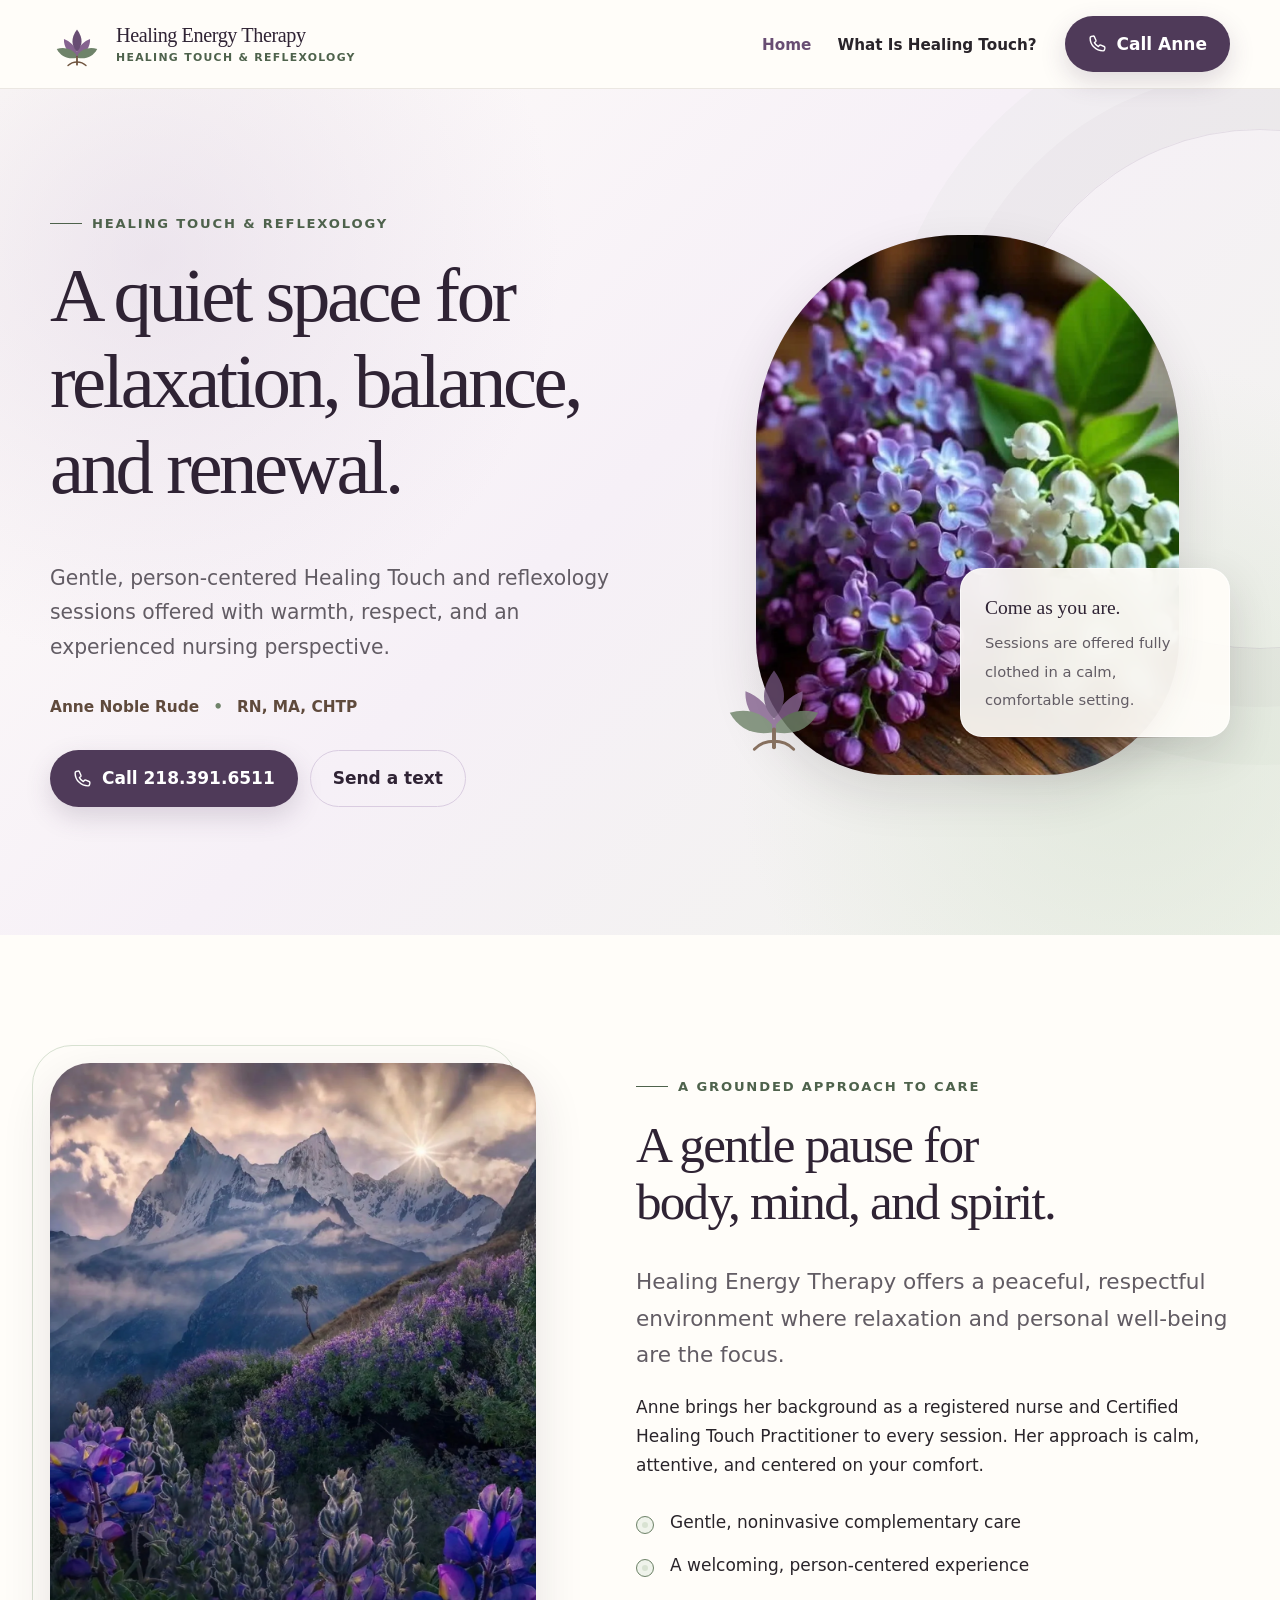
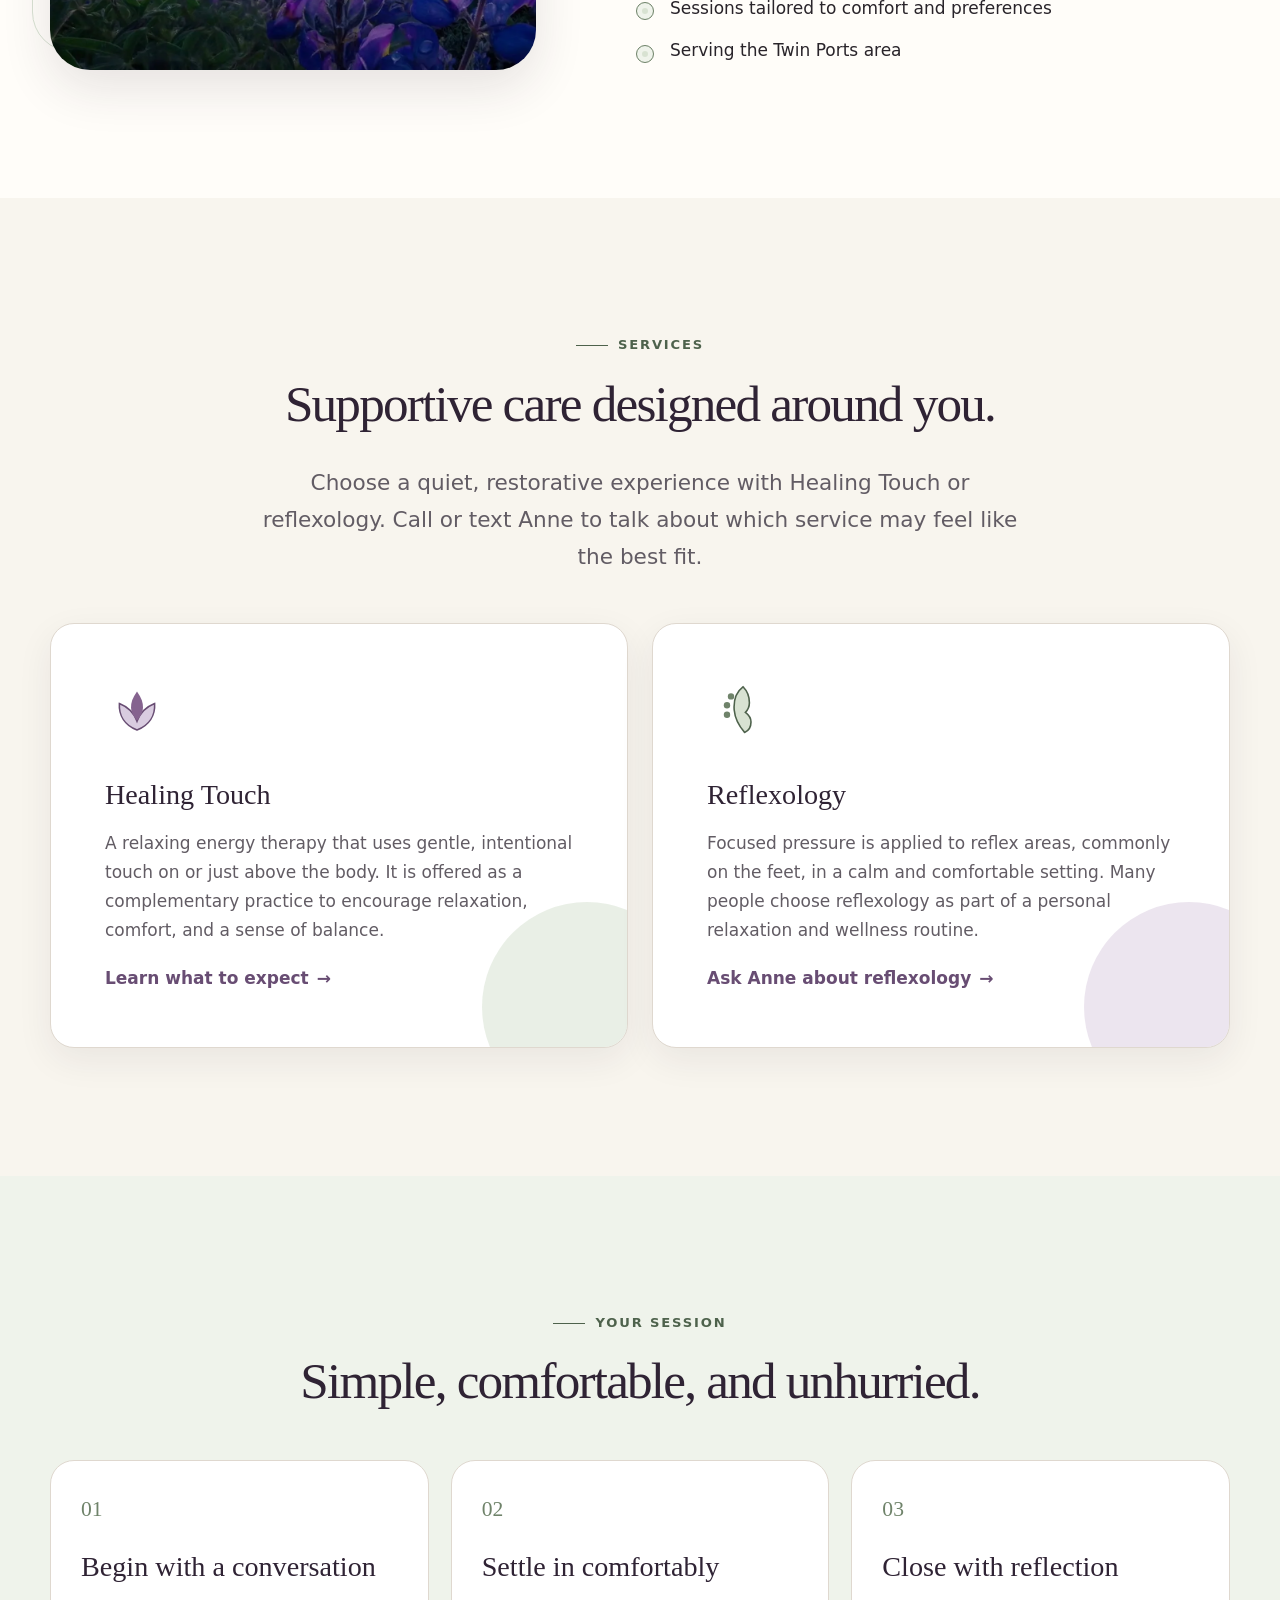
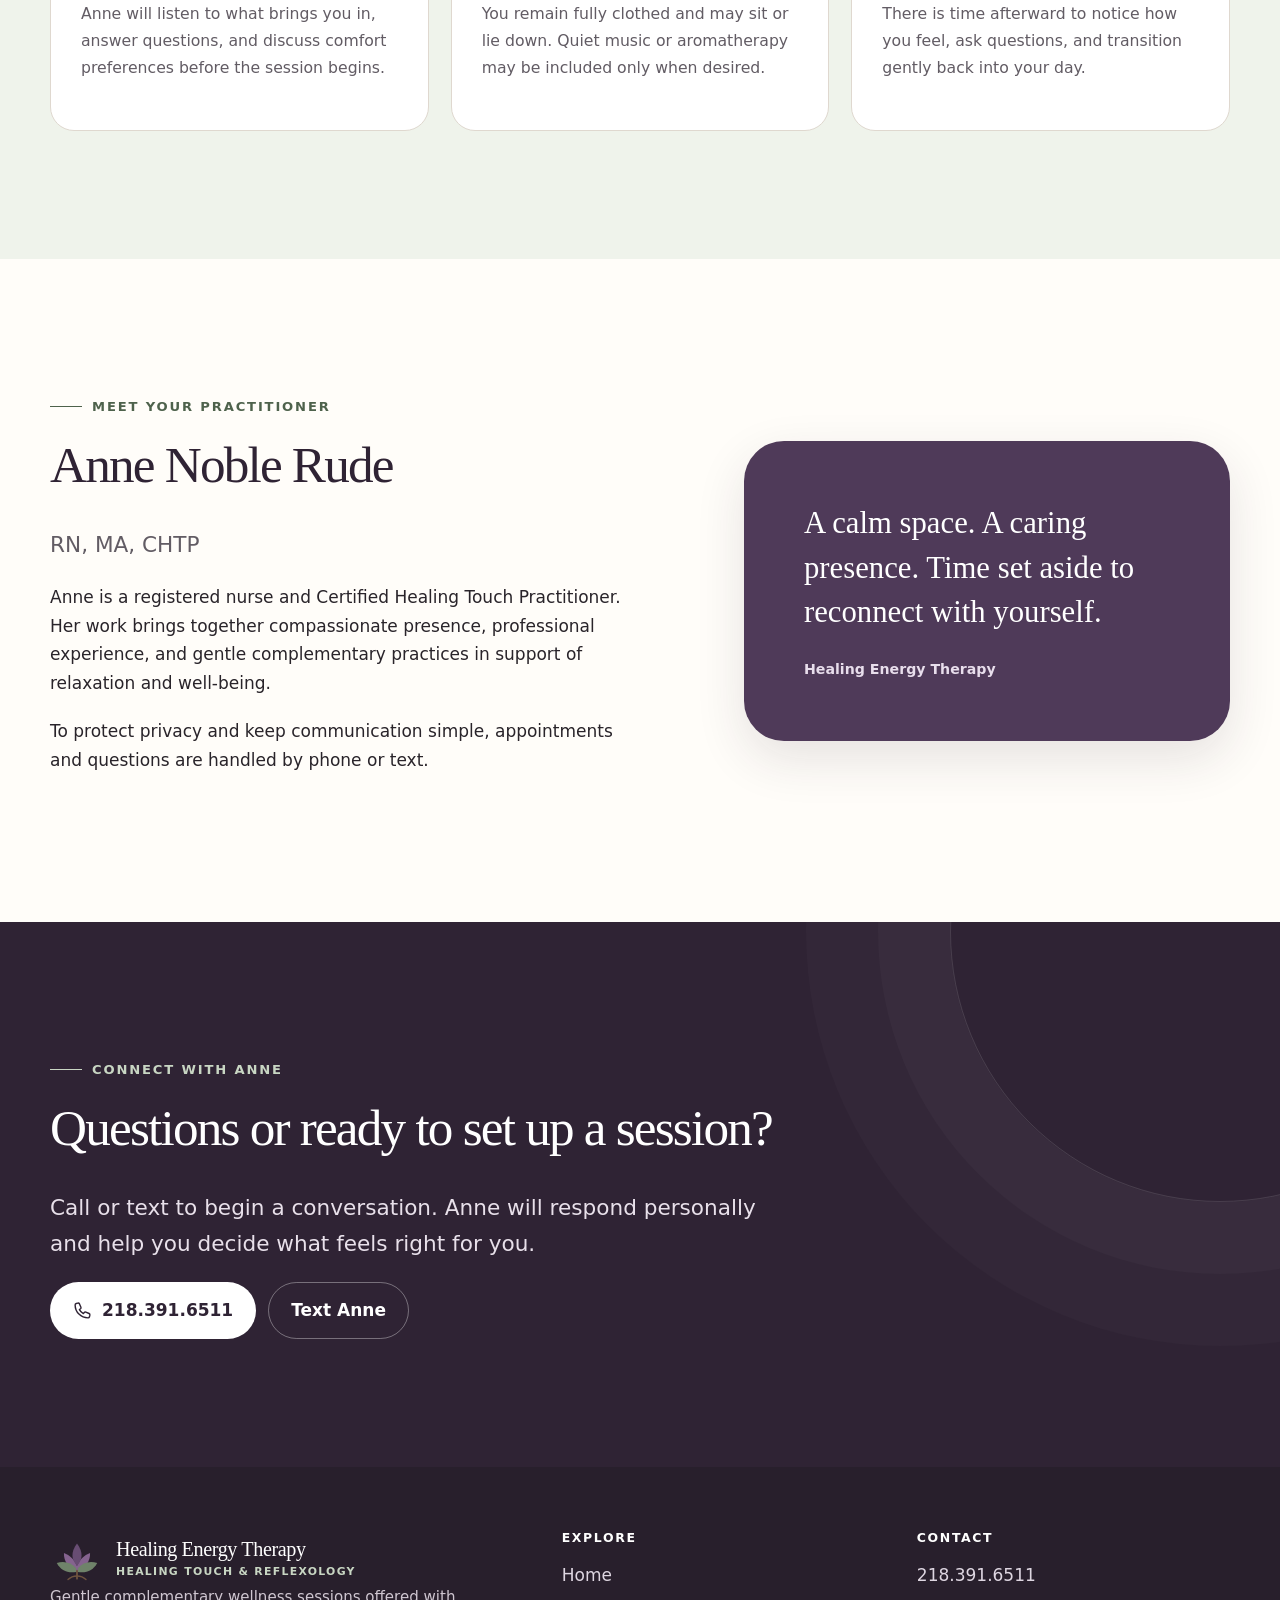
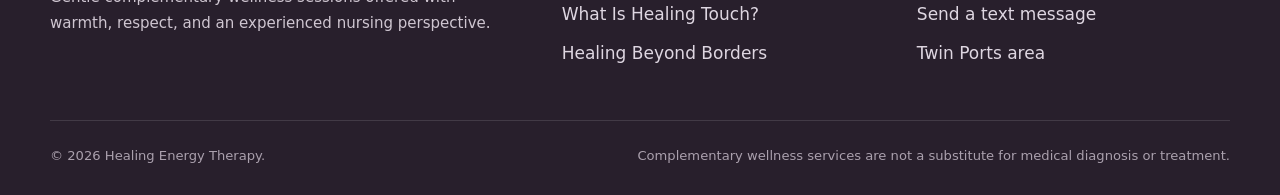
==== index.html @ 635c8689 "Add files via upload" ====
<!doctype html>
<html lang="en-US">
<head>
  <meta charset="utf-8">
  <meta name="viewport" content="width=device-width, initial-scale=1">
  <title>Healing Touch &amp; Reflexology | Healing Energy Therapy</title>
  <meta name="description" content="Gentle Healing Touch and reflexology sessions with Anne Noble Rude, RN, MA, CHTP, serving the Twin Ports area. Call or text to learn more.">
  <meta name="robots" content="index,follow,max-image-preview:large">
  <meta name="theme-color" content="#4f3a59">
  <link rel="canonical" href="https://anneshealingtouchtherapy.com/">
  <link rel="icon" href="assets/images/healing-energy-icon.png" type="image/png">
  <link rel="apple-touch-icon" href="assets/images/healing-energy-icon.png">
  <link rel="manifest" href="site.webmanifest">
  <link rel="preload" as="image" href="assets/images/purple-white-flowers.webp" fetchpriority="high">
  <link rel="stylesheet" href="assets/css/styles-v1.css">
  <script defer src="assets/js/site-v1.js"></script>
  <meta property="og:type" content="website">
  <meta property="og:locale" content="en_US">
  <meta property="og:site_name" content="Healing Energy Therapy">
  <meta property="og:title" content="Healing Touch &amp; Reflexology | Healing Energy Therapy">
  <meta property="og:description" content="A quiet space for relaxation, balance, and renewal with Anne Noble Rude, RN, MA, CHTP.">
  <meta property="og:url" content="https://anneshealingtouchtherapy.com/">
  <meta property="og:image" content="https://anneshealingtouchtherapy.com/assets/images/healing-energy-social-share.webp">
  <meta property="og:image:width" content="1200"><meta property="og:image:height" content="630"><meta property="og:image:alt" content="Healing Energy Therapy lotus logo with soft purple flowers">
  <meta name="twitter:card" content="summary_large_image">
  <meta name="twitter:title" content="Healing Touch &amp; Reflexology | Healing Energy Therapy">
  <meta name="twitter:description" content="A quiet space for relaxation, balance, and renewal with Anne Noble Rude, RN, MA, CHTP.">
  <meta name="twitter:image" content="https://anneshealingtouchtherapy.com/assets/images/healing-energy-social-share.webp">
  <script type="application/ld+json">{"@context":"https://schema.org","@type":"Organization","@id":"https://anneshealingtouchtherapy.com/#organization","name":"Healing Energy Therapy","url":"https://anneshealingtouchtherapy.com/","logo":"https://anneshealingtouchtherapy.com/assets/images/healing-energy-logo.png","image":"https://anneshealingtouchtherapy.com/assets/images/healing-energy-social-share.webp","description":"Healing Touch and reflexology sessions with Anne Noble Rude, RN, MA, CHTP, serving the Twin Ports area.","telephone":"+1-218-391-6511","areaServed":{"@type":"AdministrativeArea","name":"Twin Ports area"},"knowsAbout":["Healing Touch","Reflexology"],"contactPoint":{"@type":"ContactPoint","telephone":"+1-218-391-6511","contactType":"appointments","availableLanguage":"English"},"employee":{"@type":"Person","name":"Anne Noble Rude","honorificSuffix":"RN, MA, CHTP","jobTitle":"Certified Healing Touch Practitioner"}}</script>
</head>
<body>
<a class="screen-reader-text" href="#main-content">Skip to content</a>
<header class="het-site-header">
  <div class="het-container het-header-inner">
    <a class="het-brand" href="./" aria-label="Healing Energy Therapy home">
      <svg class="het-brand-mark" aria-hidden="true" viewBox="0 0 120 120" fill="none">
  <path d="M60 90C41 82 30 67 31 49c13 5 24 15 29 29 5-14 16-24 29-29 1 18-10 33-29 41Z" fill="#85638f"/>
  <path d="M60 77C48 65 45 48 60 28c15 20 12 37 0 49Z" fill="#684d73"/>
  <path d="M58 91c-20 3-34-4-43-20 17-5 32-1 43 12" fill="#6f836a"/>
  <path d="M62 91c20 3 34-4 43-20-17-5-32-1-43 12" fill="#6f836a"/>
  <path d="M60 88v18" stroke="#6f543f" stroke-width="4" stroke-linecap="round"/>
  <path d="M60 100c-8 0-15 3-20 8m20-8c8 0 15 3 20 8" stroke="#6f543f" stroke-width="3" stroke-linecap="round"/>
</svg>
      <span class="het-brand-text"><span class="het-brand-name">Healing Energy Therapy</span><span class="het-brand-subtitle">Healing Touch &amp; Reflexology</span></span>
    </a>
    <nav class="het-desktop-nav" aria-label="Primary navigation">
      <ul class="het-menu"><li><a aria-current="page" href="./">Home</a></li><li><a href="what-is-healing-touch/">What Is Healing Touch?</a></li></ul>
      <a class="het-button het-header-button" href="tel:+12183916511"><svg aria-hidden="true" viewBox="0 0 24 24" fill="none"><path d="M8.2 3.7 10 7.8c.3.7.1 1.5-.5 2l-1.4 1.1c1.1 2.2 2.8 3.9 5 5l1.1-1.4c.5-.6 1.3-.8 2-.5l4.1 1.8c.8.4 1.2 1.2 1 2.1l-.5 2c-.2.8-.9 1.4-1.8 1.4C10 21.3 2.7 14 2.7 5c0-.9.6-1.6 1.4-1.8l2-.5c.9-.2 1.7.2 2.1 1Z" stroke="currentColor" stroke-width="1.8" stroke-linejoin="round"/></svg>Call Anne</a>
    </nav>
    <details class="het-mobile-menu">
      <summary><span class="screen-reader-text">Open menu</span><svg aria-hidden="true" viewBox="0 0 24 24" fill="none"><path d="M4 7h16M4 12h16M4 17h16" stroke="currentColor" stroke-width="2" stroke-linecap="round"/></svg></summary>
      <nav aria-label="Mobile navigation"><a aria-current="page" href="./">Home</a><a href="what-is-healing-touch/">What Is Healing Touch?</a><a class="het-button" href="tel:+12183916511"><svg aria-hidden="true" viewBox="0 0 24 24" fill="none"><path d="M8.2 3.7 10 7.8c.3.7.1 1.5-.5 2l-1.4 1.1c1.1 2.2 2.8 3.9 5 5l1.1-1.4c.5-.6 1.3-.8 2-.5l4.1 1.8c.8.4 1.2 1.2 1 2.1l-.5 2c-.2.8-.9 1.4-1.8 1.4C10 21.3 2.7 14 2.7 5c0-.9.6-1.6 1.4-1.8l2-.5c.9-.2 1.7.2 2.1 1Z" stroke="currentColor" stroke-width="1.8" stroke-linejoin="round"/></svg>Call Anne</a></nav>
    </details>
  </div>
</header>
<main id="main-content">
  <section class="het-hero">
    <div class="het-container het-hero-grid">
      <div class="het-hero-copy het-animate-in">
        <span class="het-kicker">Healing Touch &amp; Reflexology</span>
        <h1>A quiet space for relaxation, balance, and renewal.</h1>
        <p>Gentle, person-centered Healing Touch and reflexology sessions offered with warmth, respect, and an experienced nursing perspective.</p>
        <div class="het-credential" aria-label="Practitioner credentials"><span>Anne Noble Rude</span><span>RN, MA, CHTP</span></div>
        <div class="het-actions"><a class="het-button" href="tel:+12183916511"><svg aria-hidden="true" viewBox="0 0 24 24" fill="none"><path d="M8.2 3.7 10 7.8c.3.7.1 1.5-.5 2l-1.4 1.1c1.1 2.2 2.8 3.9 5 5l1.1-1.4c.5-.6 1.3-.8 2-.5l4.1 1.8c.8.4 1.2 1.2 1 2.1l-.5 2c-.2.8-.9 1.4-1.8 1.4C10 21.3 2.7 14 2.7 5c0-.9.6-1.6 1.4-1.8l2-.5c.9-.2 1.7.2 2.1 1Z" stroke="currentColor" stroke-width="1.8" stroke-linejoin="round"/></svg>Call 218.391.6511</a><a class="het-button het-button--secondary" href="sms:+12183916511">Send a text</a></div>
      </div>
      <div class="het-hero-visual het-animate-in het-delay-1">
        <div class="het-hero-photo"><img src="assets/images/purple-white-flowers.webp" width="1127" height="1280" alt="Purple lilacs and white flowers arranged together" fetchpriority="high"></div>
        <div class="het-hero-card"><strong>Come as you are.</strong><span>Sessions are offered fully clothed in a calm, comfortable setting.</span></div>
        <svg class="het-botanical" aria-hidden="true" viewBox="0 0 120 120" fill="none">
  <path d="M60 90C41 82 30 67 31 49c13 5 24 15 29 29 5-14 16-24 29-29 1 18-10 33-29 41Z" fill="#85638f"/>
  <path d="M60 77C48 65 45 48 60 28c15 20 12 37 0 49Z" fill="#684d73"/>
  <path d="M58 91c-20 3-34-4-43-20 17-5 32-1 43 12" fill="#6f836a"/>
  <path d="M62 91c20 3 34-4 43-20-17-5-32-1-43 12" fill="#6f836a"/>
  <path d="M60 88v18" stroke="#6f543f" stroke-width="4" stroke-linecap="round"/>
  <path d="M60 100c-8 0-15 3-20 8m20-8c8 0 15 3 20 8" stroke="#6f543f" stroke-width="3" stroke-linecap="round"/>
</svg>
      </div>
    </div>
  </section>

  <section class="het-section">
    <div class="het-container het-intro-grid">
      <div class="het-image-frame reveal"><img src="assets/images/mountain-flowers.webp" width="1290" height="1524" loading="lazy" alt="Purple wildflowers beneath peaceful mountain peaks"></div>
      <div class="reveal"><span class="het-kicker">A grounded approach to care</span><h2>A gentle pause for body, mind, and spirit.</h2><p class="het-lead">Healing Energy Therapy offers a peaceful, respectful environment where relaxation and personal well-being are the focus.</p><p>Anne brings her background as a registered nurse and Certified Healing Touch Practitioner to every session. Her approach is calm, attentive, and centered on your comfort.</p><ul class="het-check-list"><li>Gentle, noninvasive complementary care</li><li>A welcoming, person-centered experience</li><li>Sessions tailored to comfort and preferences</li><li>Serving the Twin Ports area</li></ul></div>
    </div>
  </section>

  <section class="het-section het-section--soft" id="services">
    <div class="het-container"><div class="het-centered reveal"><span class="het-kicker">Services</span><h2>Supportive care designed around you.</h2><p class="het-lead">Choose a quiet, restorative experience with Healing Touch or reflexology. Call or text Anne to talk about which service may feel like the best fit.</p></div>
      <div class="het-card-grid">
        <article class="het-service-card reveal"><svg class="het-service-icon" aria-hidden="true" viewBox="0 0 80 80" fill="none"><path d="M40 65C25 59 17 47 18 32c10 4 18 11 22 22 4-11 12-18 22-22 1 15-7 27-22 33Z" fill="#d9cce0" stroke="#684d73" stroke-width="2"/><path d="M40 53c-9-9-11-21 0-36 11 15 9 27 0 36Z" fill="#85638f"/></svg><h3>Healing Touch</h3><p>A relaxing energy therapy that uses gentle, intentional touch on or just above the body. It is offered as a complementary practice to encourage relaxation, comfort, and a sense of balance.</p><a class="het-text-link" href="what-is-healing-touch/">Learn what to expect</a></article>
        <article class="het-service-card reveal"><svg class="het-service-icon" aria-hidden="true" viewBox="0 0 80 80" fill="none"><path d="M45 11c-8 6-12 16-11 29 1 11 6 20 13 28 5-2 8-7 8-13 0-5-3-9-7-12 3-3 5-7 5-12 0-8-3-15-8-20Z" fill="#d8e2d2" stroke="#4e624c" stroke-width="2"/><circle cx="30" cy="23" r="4" fill="#6f836a"/><circle cx="25" cy="34" r="4" fill="#6f836a"/><circle cx="25" cy="46" r="4" fill="#6f836a"/></svg><h3>Reflexology</h3><p>Focused pressure is applied to reflex areas, commonly on the feet, in a calm and comfortable setting. Many people choose reflexology as part of a personal relaxation and wellness routine.</p><a class="het-text-link" href="sms:+12183916511">Ask Anne about reflexology</a></article>
      </div>
    </div>
  </section>

  <section class="het-section het-section--sage"><div class="het-container"><div class="het-centered reveal"><span class="het-kicker">Your session</span><h2>Simple, comfortable, and unhurried.</h2></div><div class="het-steps"><div class="het-step reveal"><h3>Begin with a conversation</h3><p>Anne will listen to what brings you in, answer questions, and discuss comfort preferences before the session begins.</p></div><div class="het-step reveal"><h3>Settle in comfortably</h3><p>You remain fully clothed and may sit or lie down. Quiet music or aromatherapy may be included only when desired.</p></div><div class="het-step reveal"><h3>Close with reflection</h3><p>There is time afterward to notice how you feel, ask questions, and transition gently back into your day.</p></div></div></div></section>

  <section class="het-section"><div class="het-container het-practitioner"><div class="reveal"><span class="het-kicker">Meet your practitioner</span><h2>Anne Noble Rude</h2><p class="het-lead">RN, MA, CHTP</p><p>Anne is a registered nurse and Certified Healing Touch Practitioner. Her work brings together compassionate presence, professional experience, and gentle complementary practices in support of relaxation and well-being.</p><p>To protect privacy and keep communication simple, appointments and questions are handled by phone or text.</p></div><div class="het-quote-card reveal"><p>A calm space. A caring presence. Time set aside to reconnect with yourself.</p><small>Healing Energy Therapy</small></div></div></section>

  <section class="het-section het-cta"><div class="het-container reveal"><span class="het-kicker het-kicker-light">Connect with Anne</span><h2>Questions or ready to set up a session?</h2><p class="het-lead">Call or text to begin a conversation. Anne will respond personally and help you decide what feels right for you.</p><div class="het-actions"><a class="het-button" href="tel:+12183916511"><svg aria-hidden="true" viewBox="0 0 24 24" fill="none"><path d="M8.2 3.7 10 7.8c.3.7.1 1.5-.5 2l-1.4 1.1c1.1 2.2 2.8 3.9 5 5l1.1-1.4c.5-.6 1.3-.8 2-.5l4.1 1.8c.8.4 1.2 1.2 1 2.1l-.5 2c-.2.8-.9 1.4-1.8 1.4C10 21.3 2.7 14 2.7 5c0-.9.6-1.6 1.4-1.8l2-.5c.9-.2 1.7.2 2.1 1Z" stroke="currentColor" stroke-width="1.8" stroke-linejoin="round"/></svg>218.391.6511</a><a class="het-button het-button--secondary" href="sms:+12183916511">Text Anne</a></div></div></section>
</main>
<footer class="het-site-footer">
  <div class="het-container">
    <div class="het-footer-grid">
      <div>
        <a class="het-brand" href="./"><svg class="het-brand-mark" aria-hidden="true" viewBox="0 0 120 120" fill="none">
  <path d="M60 90C41 82 30 67 31 49c13 5 24 15 29 29 5-14 16-24 29-29 1 18-10 33-29 41Z" fill="#85638f"/>
  <path d="M60 77C48 65 45 48 60 28c15 20 12 37 0 49Z" fill="#684d73"/>
  <path d="M58 91c-20 3-34-4-43-20 17-5 32-1 43 12" fill="#6f836a"/>
  <path d="M62 91c20 3 34-4 43-20-17-5-32-1-43 12" fill="#6f836a"/>
  <path d="M60 88v18" stroke="#6f543f" stroke-width="4" stroke-linecap="round"/>
  <path d="M60 100c-8 0-15 3-20 8m20-8c8 0 15 3 20 8" stroke="#6f543f" stroke-width="3" stroke-linecap="round"/>
</svg><span class="het-brand-text"><span class="het-brand-name">Healing Energy Therapy</span><span class="het-brand-subtitle">Healing Touch &amp; Reflexology</span></span></a>
        <p>Gentle complementary wellness sessions offered with warmth, respect, and an experienced nursing perspective.</p>
      </div>
      <div><h2 class="het-footer-title">Explore</h2><ul class="het-footer-links"><li><a href="./">Home</a></li><li><a href="what-is-healing-touch/">What Is Healing Touch?</a></li><li><a href="https://www.healingbeyondborders.org/" rel="external noopener noreferrer">Healing Beyond Borders</a></li></ul></div>
      <div><h2 class="het-footer-title">Contact</h2><ul class="het-footer-links"><li><a href="tel:+12183916511">218.391.6511</a></li><li><a href="sms:+12183916511">Send a text message</a></li><li>Twin Ports area</li></ul></div>
    </div>
    <div class="het-footer-bottom"><span>&copy; <span data-current-year>2026</span> Healing Energy Therapy.</span><span>Complementary wellness services are not a substitute for medical diagnosis or treatment.</span></div>
  </div>
</footer>
</body>
</html>
---- assets/css/styles-v1.css ----
:root {
  --het-plum-950:#2f2334;--het-plum-800:#4f3a59;--het-plum-650:#684d73;--het-plum-200:#d9cce0;
  --het-sage-800:#4e624c;--het-sage-650:#6f836a;--het-sage-200:#d8e2d2;--het-bark-800:#5f4a3c;
  --het-cream:#f8f5ee;--het-ivory:#fffdf9;--het-ink:#29242a;--het-muted:#625c64;--het-border:#dfd8cf;
  --het-shadow:0 18px 50px rgba(47,35,52,.12);--het-radius:24px;--het-radius-lg:40px;--het-container:1180px;
}
*,*::before,*::after{box-sizing:border-box}html{scroll-behavior:smooth}body{margin:0;color:var(--het-ink);background:var(--het-ivory);font-family:ui-sans-serif,system-ui,-apple-system,BlinkMacSystemFont,"Segoe UI",sans-serif;font-size:17px;line-height:1.7;-webkit-font-smoothing:antialiased}img{max-width:100%;height:auto;display:block}a{color:var(--het-plum-650);text-decoration-thickness:1px;text-underline-offset:3px}a:hover{color:var(--het-plum-950)}button,input,textarea,select{font:inherit}button,a{-webkit-tap-highlight-color:transparent}:focus-visible{outline:3px solid #b08bc0;outline-offset:4px}h1,h2,h3,h4{margin:0 0 .65em;color:var(--het-plum-950);font-family:Georgia,"Times New Roman",serif;font-weight:500;line-height:1.12;text-wrap:balance}h1{font-size:clamp(2.65rem,6vw,5.6rem);letter-spacing:-.045em}h2{font-size:clamp(2.15rem,4vw,3.8rem);letter-spacing:-.035em}h3{font-size:clamp(1.4rem,2.2vw,1.95rem)}p{margin:0 0 1.2rem}ul,ol{padding-left:1.25rem}.screen-reader-text{position:absolute!important;width:1px;height:1px;padding:0;margin:-1px;overflow:hidden;clip:rect(0,0,0,0);white-space:nowrap;border:0}.screen-reader-text:focus{position:fixed!important;top:12px;left:12px;z-index:100000;width:auto;height:auto;padding:12px 16px;margin:0;clip:auto;background:#fff;color:var(--het-ink);border-radius:8px}.het-container{width:min(calc(100% - 40px),var(--het-container));margin-inline:auto}.het-narrow{width:min(calc(100% - 40px),790px);margin-inline:auto}.het-section{padding:clamp(72px,10vw,132px) 0;position:relative}.het-section--soft{background:var(--het-cream)}.het-section--sage{background:#eff3eb}.het-kicker{display:inline-flex;align-items:center;gap:10px;margin-bottom:18px;color:var(--het-sage-800);font-size:.82rem;font-weight:800;letter-spacing:.14em;text-transform:uppercase}.het-kicker::before{content:"";width:32px;height:1px;background:currentColor}.het-kicker-light{color:#c8d6c3}.het-lead{max-width:760px;font-size:clamp(1.12rem,2vw,1.35rem);color:var(--het-muted)}.het-centered{text-align:center}.het-centered .het-lead{margin-inline:auto}.het-button{display:inline-flex;align-items:center;justify-content:center;gap:10px;min-height:50px;padding:13px 22px;border:1px solid transparent;border-radius:999px;background:var(--het-plum-800);color:#fff;font-weight:750;text-decoration:none;box-shadow:0 10px 26px rgba(79,58,89,.18);transition:transform .18s ease,background .18s ease,box-shadow .18s ease}.het-button:hover{color:#fff;background:var(--het-plum-950);transform:translateY(-2px);box-shadow:0 14px 30px rgba(47,35,52,.24)}.het-button--secondary{background:transparent;color:var(--het-plum-950);border-color:var(--het-plum-200);box-shadow:none}.het-button--secondary:hover{color:var(--het-plum-950);background:#fff}.het-button svg{width:19px;height:19px}.het-actions{display:flex;flex-wrap:wrap;gap:12px;align-items:center}.het-site-header{position:sticky;top:0;z-index:1000;background:rgba(255,253,249,.94);border-bottom:1px solid rgba(95,74,60,.12);backdrop-filter:blur(14px)}.het-header-inner{min-height:88px;display:flex;align-items:center;justify-content:space-between;gap:28px}.het-brand{display:flex;align-items:center;gap:12px;color:var(--het-plum-950);text-decoration:none;min-width:0}.het-brand:hover{color:var(--het-plum-950)}.het-brand-mark{width:54px;flex:0 0 54px}.het-brand-text{display:flex;flex-direction:column;line-height:1.08}.het-brand-name{font-family:Georgia,"Times New Roman",serif;font-size:1.26rem;letter-spacing:-.02em}.het-brand-subtitle{margin-top:5px;color:var(--het-sage-800);font-size:.68rem;font-weight:800;letter-spacing:.12em;text-transform:uppercase}.het-desktop-nav{display:flex;align-items:center;gap:28px}.het-menu{display:flex;align-items:center;gap:26px;padding:0;margin:0;list-style:none}.het-menu a{color:var(--het-ink);font-size:.95rem;font-weight:700;text-decoration:none}.het-menu a:hover,.het-menu a[aria-current="page"]{color:var(--het-plum-650)}.het-header-button{white-space:nowrap}.het-mobile-menu{display:none;position:relative}.het-mobile-menu summary{display:grid;place-items:center;width:48px;height:48px;cursor:pointer;list-style:none;border-radius:50%}.het-mobile-menu summary::-webkit-details-marker{display:none}.het-mobile-menu summary svg{width:28px}.het-mobile-menu nav{position:absolute;top:58px;right:0;display:grid;gap:4px;width:min(310px,calc(100vw - 28px));padding:18px;background:var(--het-ivory);border:1px solid var(--het-border);border-radius:18px;box-shadow:var(--het-shadow)}.het-mobile-menu nav>a:not(.het-button){padding:10px 8px;color:var(--het-ink);font-weight:700;text-decoration:none;border-radius:8px}.het-mobile-menu nav>a:not(.het-button):hover{background:var(--het-cream)}.het-mobile-menu .het-button{margin-top:8px}.het-hero{overflow:hidden;position:relative;padding:clamp(62px,9vw,116px) 0 clamp(76px,10vw,128px);background:radial-gradient(circle at 12% 20%,rgba(217,204,224,.45),transparent 31%),radial-gradient(circle at 88% 78%,rgba(216,226,210,.65),transparent 30%),linear-gradient(135deg,#fffdf9 0%,#f6f0f7 48%,#f1f4ec 100%)}.het-hero::after{content:"";position:absolute;width:520px;height:520px;right:-240px;top:40px;border:1px solid rgba(104,77,115,.13);border-radius:50%;box-shadow:0 0 0 58px rgba(104,77,115,.035),0 0 0 116px rgba(111,131,106,.035)}.het-hero-grid{display:grid;grid-template-columns:1.05fr .95fr;gap:clamp(42px,8vw,96px);align-items:center;position:relative;z-index:1}.het-hero-copy p{max-width:650px;color:var(--het-muted);font-size:clamp(1.08rem,2vw,1.27rem)}.het-credential{display:inline-flex;flex-wrap:wrap;gap:7px 14px;margin:10px 0 30px;color:var(--het-bark-800);font-size:.96rem;font-weight:800}.het-credential span+span::before{content:"•";margin-right:14px;color:var(--het-sage-650)}.het-hero-visual{position:relative;min-height:540px}.het-hero-photo{position:absolute;inset:0 10% 0 8%;border-radius:48% 48% 32% 32%/38% 38% 25% 25%;overflow:hidden;box-shadow:var(--het-shadow);background:var(--het-plum-200)}.het-hero-photo img{width:100%;height:100%;object-fit:cover;object-position:center}.het-hero-card{position:absolute;right:0;bottom:38px;max-width:270px;padding:22px 24px;border:1px solid rgba(255,255,255,.65);border-radius:22px;background:rgba(255,253,249,.92);box-shadow:0 16px 45px rgba(47,35,52,.16);backdrop-filter:blur(12px)}.het-hero-card strong{display:block;margin-bottom:4px;color:var(--het-plum-950);font-family:Georgia,serif;font-size:1.22rem;font-weight:500}.het-hero-card span{color:var(--het-muted);font-size:.92rem}.het-botanical{position:absolute;left:0;bottom:14px;width:118px;opacity:.82}.het-intro-grid{display:grid;grid-template-columns:.9fr 1.1fr;gap:clamp(42px,8vw,100px);align-items:center}.het-image-frame{position:relative}.het-image-frame img{width:100%;aspect-ratio:4/5;object-fit:cover;border-radius:var(--het-radius-lg);box-shadow:var(--het-shadow)}.het-image-frame::before{content:"";position:absolute;inset:-18px 18px 18px -18px;border:1px solid var(--het-sage-200);border-radius:var(--het-radius-lg);z-index:-1}.het-check-list{display:grid;gap:14px;margin:28px 0 0;padding:0;list-style:none}.het-check-list li{position:relative;padding-left:34px}.het-check-list li::before{content:"";position:absolute;left:0;top:.5em;width:18px;height:18px;border-radius:50%;background:var(--het-sage-200);box-shadow:inset 0 0 0 5px #eff3eb;border:1px solid var(--het-sage-650)}.het-card-grid{display:grid;grid-template-columns:repeat(2,minmax(0,1fr));gap:24px;margin-top:48px}.het-service-card{position:relative;overflow:hidden;min-height:420px;padding:clamp(30px,5vw,54px);border:1px solid var(--het-border);border-radius:var(--het-radius);background:#fff;box-shadow:0 12px 36px rgba(47,35,52,.07)}.het-service-card::after{content:"";position:absolute;right:-65px;bottom:-65px;width:210px;height:210px;border-radius:50%;background:rgba(216,226,210,.55)}.het-service-card:nth-child(2)::after{background:rgba(217,204,224,.5)}.het-service-icon{width:64px;height:64px;margin-bottom:28px}.het-service-card p{max-width:520px;color:var(--het-muted)}.het-text-link{display:inline-flex;align-items:center;gap:8px;font-weight:800;text-decoration:none}.het-text-link::after{content:"→";transition:transform .18s ease}.het-text-link:hover::after{transform:translateX(4px)}.het-steps{display:grid;grid-template-columns:repeat(3,minmax(0,1fr));gap:22px;margin-top:50px;counter-reset:step}.het-step{padding:30px;border-radius:var(--het-radius);background:#fff;border:1px solid var(--het-border)}.het-step::before{counter-increment:step;content:"0" counter(step);display:block;margin-bottom:24px;color:var(--het-sage-650);font-family:Georgia,serif;font-size:1.35rem}.het-step p{color:var(--het-muted);font-size:.98rem}.het-practitioner{display:grid;grid-template-columns:1.1fr .9fr;gap:clamp(42px,8vw,100px);align-items:center}.het-quote-card{padding:clamp(32px,6vw,60px);border-radius:var(--het-radius-lg);color:#fff;background:var(--het-plum-800);box-shadow:var(--het-shadow)}.het-quote-card p{font-family:Georgia,serif;font-size:clamp(1.35rem,2.4vw,2.05rem);line-height:1.45}.het-quote-card small{display:block;margin-top:22px;color:#e8deec;font-weight:700}.het-cta{overflow:hidden;color:#fff;background:var(--het-plum-950)}.het-cta::before{content:"";position:absolute;width:540px;height:540px;right:-210px;top:-260px;border-radius:50%;border:1px solid rgba(255,255,255,.12);box-shadow:0 0 0 72px rgba(255,255,255,.025),0 0 0 144px rgba(255,255,255,.018)}.het-cta h2,.het-cta h3{color:#fff}.het-cta p{max-width:720px;color:#e8e0ea}.het-cta .het-button{background:#fff;color:var(--het-plum-950);box-shadow:none}.het-cta .het-button:hover{background:var(--het-cream);color:var(--het-plum-950)}.het-cta .het-button--secondary{background:transparent;color:#fff;border-color:rgba(255,255,255,.35)}.het-cta .het-button--secondary:hover{background:rgba(255,255,255,.08);color:#fff}.het-page-hero{overflow:hidden;position:relative;padding:clamp(60px,9vw,108px) 0;background:linear-gradient(140deg,#f8f3f8 0%,#f4f5ed 100%)}.het-page-hero-grid{display:grid;grid-template-columns:1.2fr .55fr;gap:clamp(38px,7vw,84px);align-items:center}.het-page-hero .het-lead{max-width:820px}.het-page-hero-image{max-width:330px;justify-self:end;position:relative}.het-page-hero-image img{aspect-ratio:4/5;object-fit:cover;border-radius:48% 48% 28% 28%/38% 38% 22% 22%;box-shadow:var(--het-shadow)}.het-page-hero-image::after{content:"";position:absolute;inset:14px -14px -14px 14px;border:1px solid var(--het-plum-200);border-radius:inherit;z-index:-1}.het-content-grid{display:grid;grid-template-columns:minmax(0,1.35fr) minmax(280px,.65fr);gap:clamp(42px,7vw,80px);align-items:start}.het-sticky-card{position:sticky;top:120px;padding:30px;border-radius:var(--het-radius);border:1px solid var(--het-border);background:var(--het-cream)}.het-feature-list{display:grid;grid-template-columns:repeat(2,minmax(0,1fr));gap:16px;margin:32px 0;padding:0;list-style:none}.het-feature-list li{padding:20px;border-radius:16px;background:var(--het-cream);border:1px solid var(--het-border);font-weight:700}.het-notice{padding:24px 26px;border-left:4px solid var(--het-sage-650);border-radius:0 14px 14px 0;background:#f0f4ed;color:#3f4b3e}.het-faq{border-top:1px solid var(--het-border)}.het-faq details{border-bottom:1px solid var(--het-border)}.het-faq summary{padding:22px 0;color:var(--het-plum-950);font-family:Georgia,serif;font-size:1.35rem;cursor:pointer}.het-faq details p{padding:0 0 22px;color:var(--het-muted)}.het-site-footer{padding:64px 0 28px;color:#ded6e1;background:#281f2c}.het-footer-grid{display:grid;grid-template-columns:1.2fr .8fr .8fr;gap:42px}.het-site-footer .het-brand{color:#fff}.het-site-footer .het-brand-subtitle{color:#c8d6c3}.het-site-footer p{max-width:480px;color:#cfc6d1;font-size:.94rem}.het-footer-title{margin-bottom:16px;color:#fff;font-family:inherit;font-size:.78rem;font-weight:800;letter-spacing:.13em;text-transform:uppercase}.het-footer-links{padding:0;margin:0;list-style:none}.het-footer-links li+li{margin-top:10px}.het-footer-links a{color:#ded6e1;text-decoration:none}.het-footer-links a:hover{color:#fff}.het-footer-bottom{display:flex;justify-content:space-between;gap:20px;margin-top:52px;padding-top:24px;border-top:1px solid rgba(255,255,255,.12);color:#aaa0ad;font-size:.82rem}.het-animate-in{animation:hetRise .72s both}.het-delay-1{animation-delay:.14s}.reveal{opacity:1;transform:none}.reveal-ready .reveal{opacity:0;transform:translateY(24px);transition:opacity .65s ease,transform .65s ease}.reveal-ready .reveal.is-visible{opacity:1;transform:none}@keyframes hetRise{from{opacity:0;transform:translateY(18px)}to{opacity:1;transform:none}}
@media(max-width:960px){.het-desktop-nav{display:none}.het-mobile-menu{display:block}.het-hero-grid,.het-intro-grid,.het-practitioner,.het-content-grid,.het-page-hero-grid{grid-template-columns:1fr}.het-hero-visual{min-height:480px;max-width:620px;width:100%;margin-inline:auto}.het-intro-grid .het-image-frame{max-width:620px}.het-sticky-card{position:static}.het-page-hero-image{display:none}.het-footer-grid{grid-template-columns:1fr 1fr}.het-footer-grid>:first-child{grid-column:1/-1}}
@media(max-width:680px){body{font-size:16px}.het-container,.het-narrow{width:min(calc(100% - 28px),var(--het-container))}.het-header-inner{min-height:76px}.het-brand-mark{width:46px;flex-basis:46px}.het-brand-name{font-size:1.05rem}.het-brand-subtitle{font-size:.58rem}.het-hero{padding-top:48px}.het-hero-visual{min-height:400px}.het-hero-photo{inset:0 3%}.het-hero-card{right:3%;bottom:16px;max-width:235px;padding:17px 18px}.het-botanical{width:86px}.het-card-grid,.het-steps,.het-feature-list,.het-footer-grid{grid-template-columns:1fr}.het-service-card{min-height:0}.het-footer-grid>:first-child{grid-column:auto}.het-footer-bottom{flex-direction:column}.het-actions{align-items:stretch}.het-actions .het-button{width:100%}.het-credential{display:grid;gap:2px}.het-credential span+span::before{content:none}.het-mobile-menu nav{right:-2px}}
@media(prefers-reduced-motion:reduce){html{scroll-behavior:auto}*,*::before,*::after{animation-duration:.01ms!important;animation-iteration-count:1!important;transition-duration:.01ms!important}.reveal-ready .reveal{opacity:1;transform:none}}
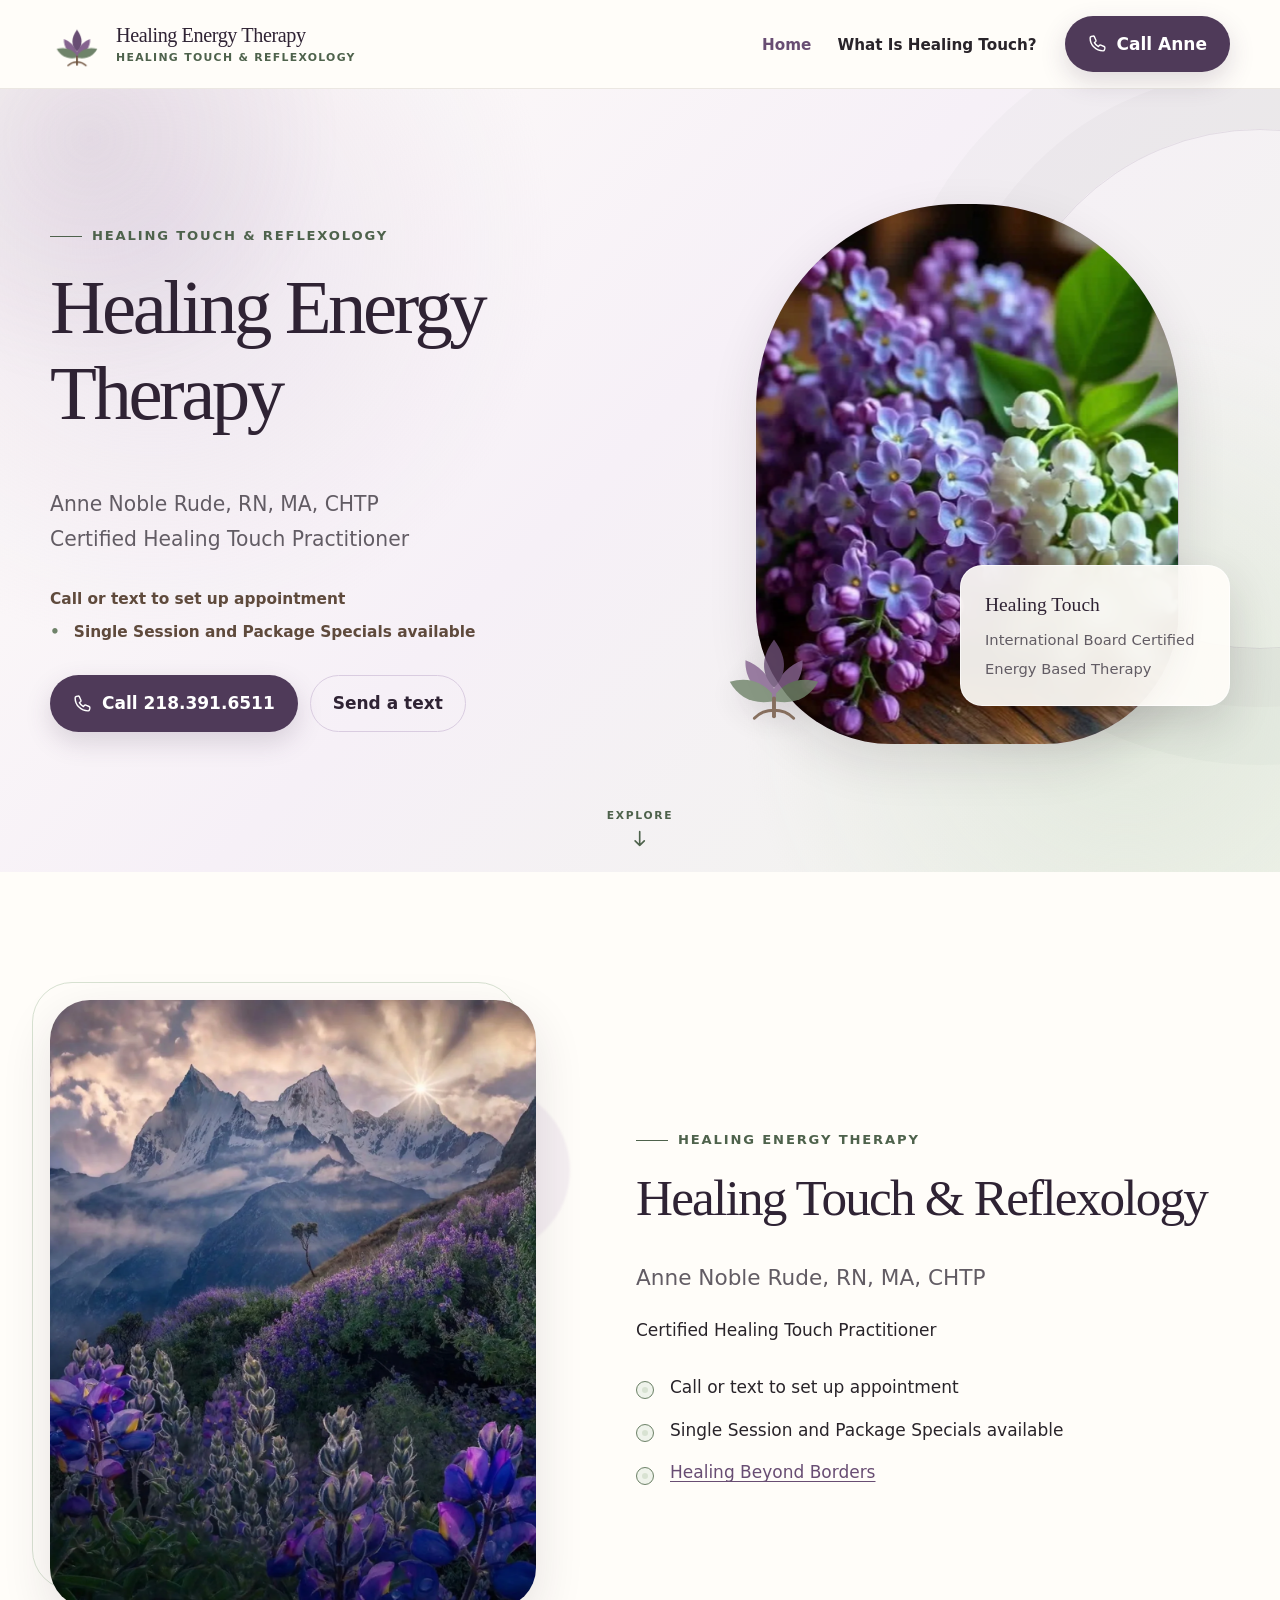
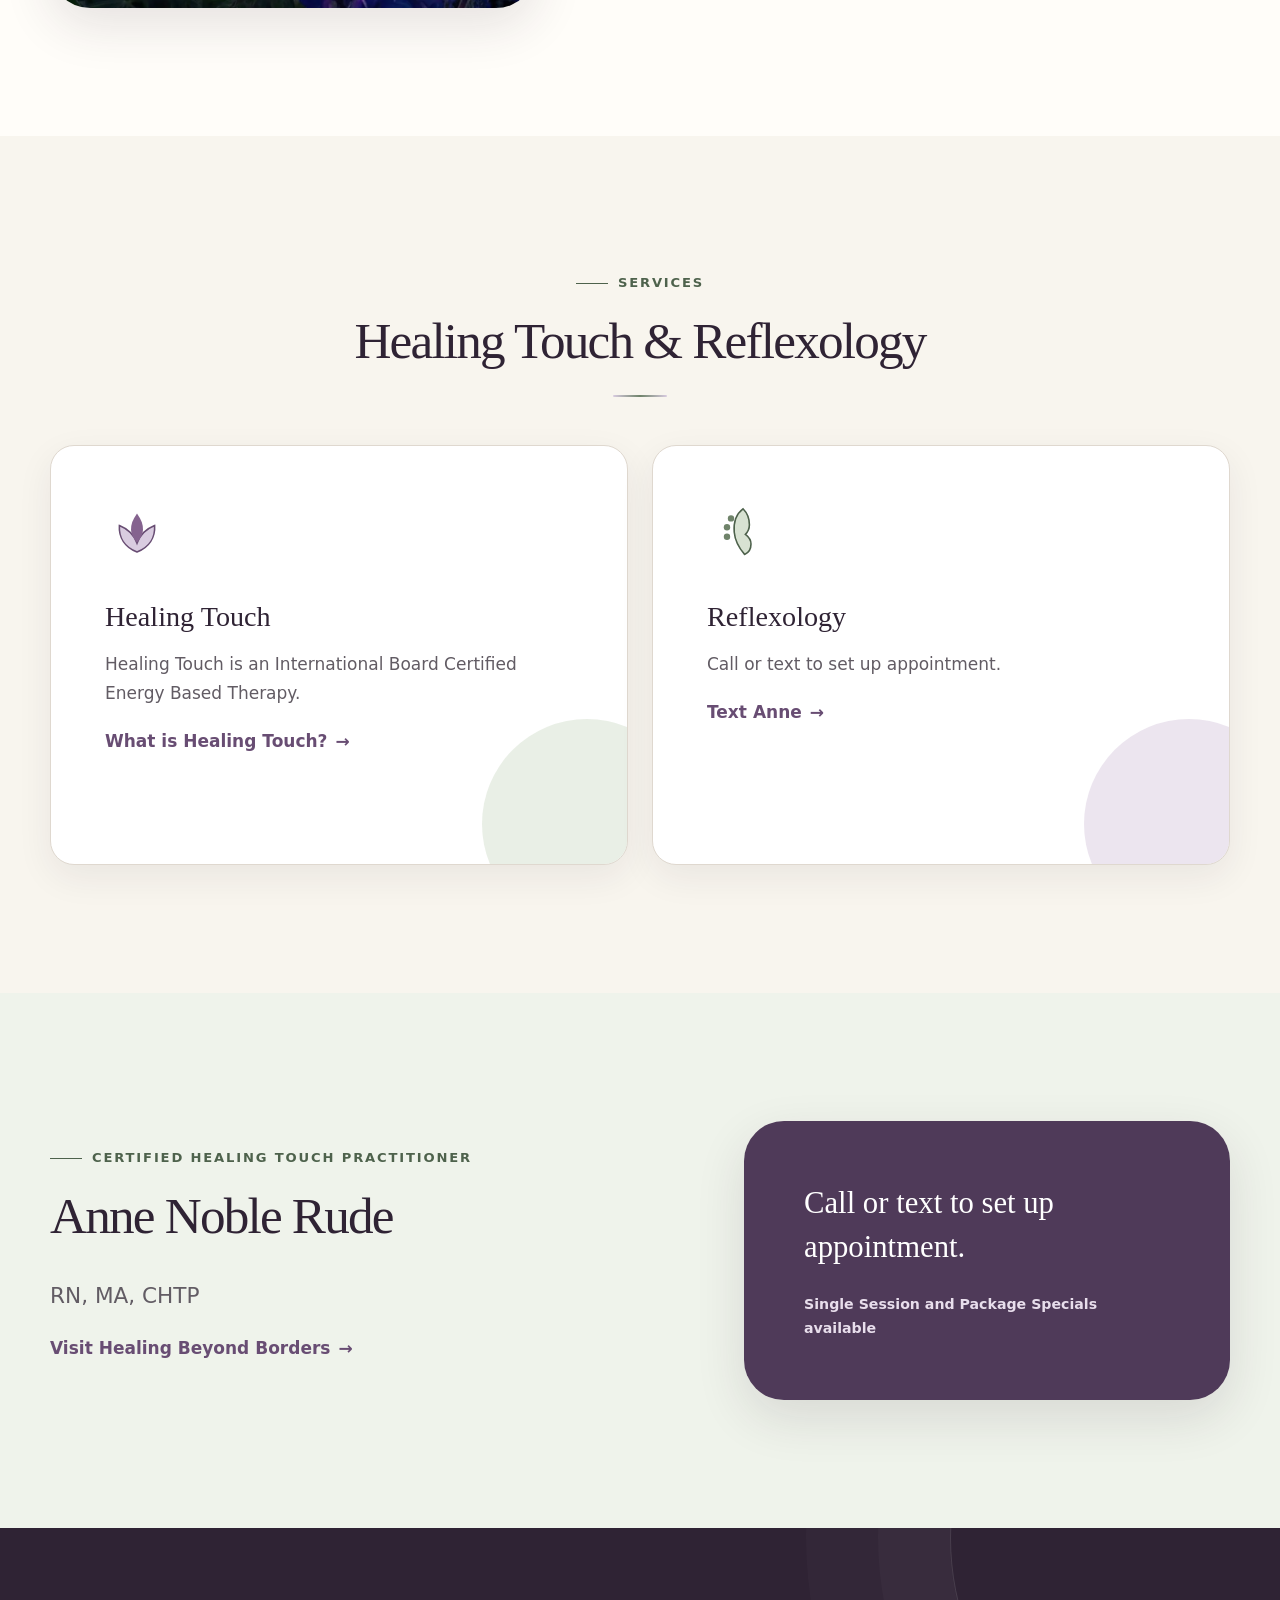
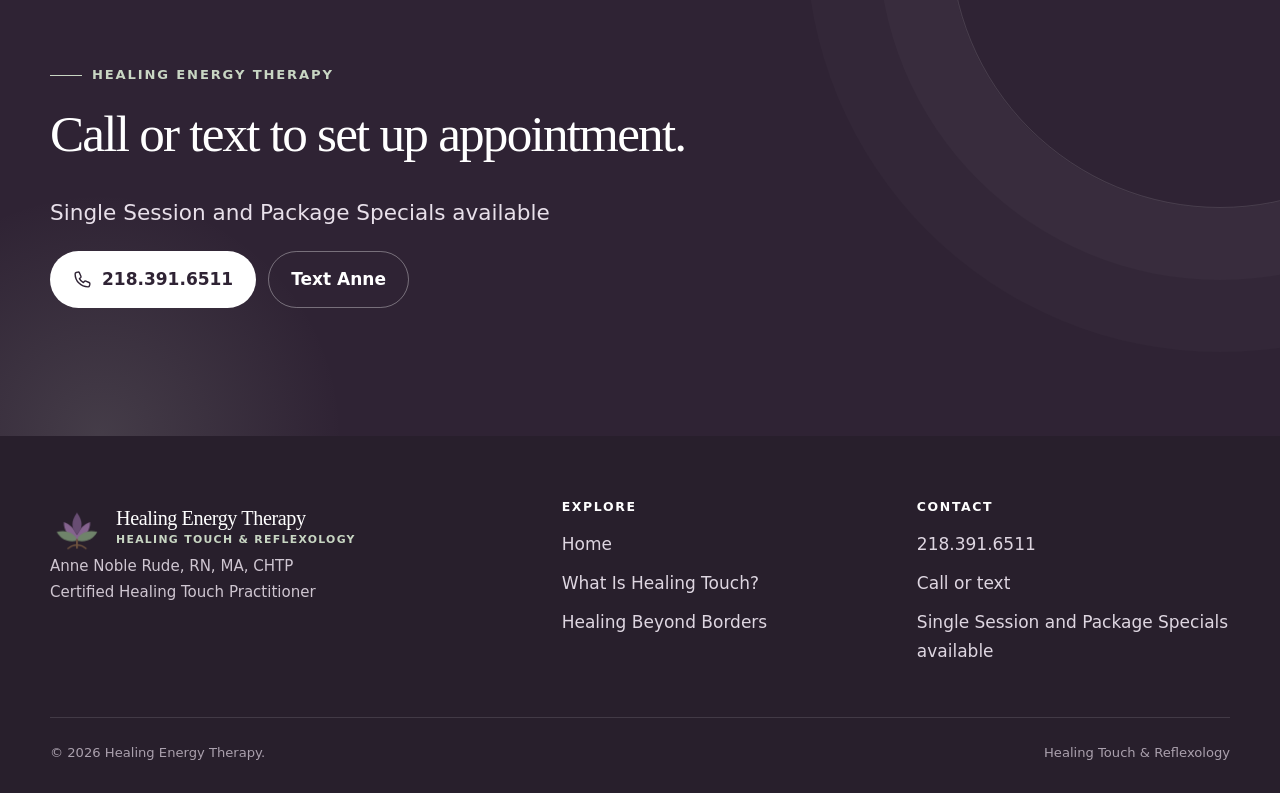
==== commit f39b80ad: "Replace website with revised masterpiece version" ====
--- a/index.html
+++ b/index.html
@@ -3,8 +3,8 @@
 <head>
   <meta charset="utf-8">
   <meta name="viewport" content="width=device-width, initial-scale=1">
-  <title>Healing Touch &amp; Reflexology | Healing Energy Therapy</title>
-  <meta name="description" content="Gentle Healing Touch and reflexology sessions with Anne Noble Rude, RN, MA, CHTP, serving the Twin Ports area. Call or text to learn more.">
+  <title>Healing Energy Therapy | Healing Touch &amp; Reflexology</title>
+  <meta name="description" content="Healing Energy Therapy offers Healing Touch and reflexology with Anne Noble Rude, RN, MA, CHTP. Call or text 218.391.6511 to set up an appointment.">
   <meta name="robots" content="index,follow,max-image-preview:large">
   <meta name="theme-color" content="#4f3a59">
   <link rel="canonical" href="https://anneshealingtouchtherapy.com/">
@@ -12,21 +12,21 @@
   <link rel="apple-touch-icon" href="assets/images/healing-energy-icon.png">
   <link rel="manifest" href="site.webmanifest">
   <link rel="preload" as="image" href="assets/images/purple-white-flowers.webp" fetchpriority="high">
-  <link rel="stylesheet" href="assets/css/styles-v1.css">
-  <script defer src="assets/js/site-v1.js"></script>
+  <link rel="stylesheet" href="assets/css/styles-v2.css">
+  <script defer src="assets/js/site-v2.js"></script>
   <meta property="og:type" content="website">
   <meta property="og:locale" content="en_US">
   <meta property="og:site_name" content="Healing Energy Therapy">
-  <meta property="og:title" content="Healing Touch &amp; Reflexology | Healing Energy Therapy">
-  <meta property="og:description" content="A quiet space for relaxation, balance, and renewal with Anne Noble Rude, RN, MA, CHTP.">
+  <meta property="og:title" content="Healing Energy Therapy | Healing Touch &amp; Reflexology">
+  <meta property="og:description" content="Healing Touch and reflexology with Anne Noble Rude, RN, MA, CHTP. Call or text to set up an appointment.">
   <meta property="og:url" content="https://anneshealingtouchtherapy.com/">
   <meta property="og:image" content="https://anneshealingtouchtherapy.com/assets/images/healing-energy-social-share.webp">
   <meta property="og:image:width" content="1200"><meta property="og:image:height" content="630"><meta property="og:image:alt" content="Healing Energy Therapy lotus logo with soft purple flowers">
   <meta name="twitter:card" content="summary_large_image">
-  <meta name="twitter:title" content="Healing Touch &amp; Reflexology | Healing Energy Therapy">
-  <meta name="twitter:description" content="A quiet space for relaxation, balance, and renewal with Anne Noble Rude, RN, MA, CHTP.">
+  <meta name="twitter:title" content="Healing Energy Therapy | Healing Touch &amp; Reflexology">
+  <meta name="twitter:description" content="Healing Touch and reflexology with Anne Noble Rude, RN, MA, CHTP. Call or text to set up an appointment.">
   <meta name="twitter:image" content="https://anneshealingtouchtherapy.com/assets/images/healing-energy-social-share.webp">
-  <script type="application/ld+json">{"@context":"https://schema.org","@type":"Organization","@id":"https://anneshealingtouchtherapy.com/#organization","name":"Healing Energy Therapy","url":"https://anneshealingtouchtherapy.com/","logo":"https://anneshealingtouchtherapy.com/assets/images/healing-energy-logo.png","image":"https://anneshealingtouchtherapy.com/assets/images/healing-energy-social-share.webp","description":"Healing Touch and reflexology sessions with Anne Noble Rude, RN, MA, CHTP, serving the Twin Ports area.","telephone":"+1-218-391-6511","areaServed":{"@type":"AdministrativeArea","name":"Twin Ports area"},"knowsAbout":["Healing Touch","Reflexology"],"contactPoint":{"@type":"ContactPoint","telephone":"+1-218-391-6511","contactType":"appointments","availableLanguage":"English"},"employee":{"@type":"Person","name":"Anne Noble Rude","honorificSuffix":"RN, MA, CHTP","jobTitle":"Certified Healing Touch Practitioner"}}</script>
+  <script type="application/ld+json">{"@context":"https://schema.org","@type":"Organization","@id":"https://anneshealingtouchtherapy.com/#organization","name":"Healing Energy Therapy","url":"https://anneshealingtouchtherapy.com/","logo":"https://anneshealingtouchtherapy.com/assets/images/healing-energy-logo.png","image":"https://anneshealingtouchtherapy.com/assets/images/healing-energy-social-share.webp","description":"Healing Touch and reflexology with Anne Noble Rude, RN, MA, CHTP.","telephone":"+1-218-391-6511","knowsAbout":["Healing Touch","Reflexology"],"contactPoint":{"@type":"ContactPoint","telephone":"+1-218-391-6511","contactType":"appointments"},"employee":{"@type":"Person","name":"Anne Noble Rude","honorificSuffix":"RN, MA, CHTP","jobTitle":"Certified Healing Touch Practitioner"}}</script>
 </head>
 <body>
 <a class="screen-reader-text" href="#main-content">Skip to content</a>
@@ -58,14 +58,14 @@
     <div class="het-container het-hero-grid">
       <div class="het-hero-copy het-animate-in">
         <span class="het-kicker">Healing Touch &amp; Reflexology</span>
-        <h1>A quiet space for relaxation, balance, and renewal.</h1>
-        <p>Gentle, person-centered Healing Touch and reflexology sessions offered with warmth, respect, and an experienced nursing perspective.</p>
-        <div class="het-credential" aria-label="Practitioner credentials"><span>Anne Noble Rude</span><span>RN, MA, CHTP</span></div>
+        <h1>Healing Energy Therapy</h1>
+        <p>Anne Noble Rude, RN, MA, CHTP<br>Certified Healing Touch Practitioner</p>
+        <div class="het-credential" aria-label="Practitioner credentials"><span>Call or text to set up appointment</span><span>Single Session and Package Specials available</span></div>
         <div class="het-actions"><a class="het-button" href="tel:+12183916511"><svg aria-hidden="true" viewBox="0 0 24 24" fill="none"><path d="M8.2 3.7 10 7.8c.3.7.1 1.5-.5 2l-1.4 1.1c1.1 2.2 2.8 3.9 5 5l1.1-1.4c.5-.6 1.3-.8 2-.5l4.1 1.8c.8.4 1.2 1.2 1 2.1l-.5 2c-.2.8-.9 1.4-1.8 1.4C10 21.3 2.7 14 2.7 5c0-.9.6-1.6 1.4-1.8l2-.5c.9-.2 1.7.2 2.1 1Z" stroke="currentColor" stroke-width="1.8" stroke-linejoin="round"/></svg>Call 218.391.6511</a><a class="het-button het-button--secondary" href="sms:+12183916511">Send a text</a></div>
       </div>
       <div class="het-hero-visual het-animate-in het-delay-1">
         <div class="het-hero-photo"><img src="assets/images/purple-white-flowers.webp" width="1127" height="1280" alt="Purple lilacs and white flowers arranged together" fetchpriority="high"></div>
-        <div class="het-hero-card"><strong>Come as you are.</strong><span>Sessions are offered fully clothed in a calm, comfortable setting.</span></div>
+        <div class="het-hero-card"><strong>Healing Touch</strong><span>International Board Certified Energy Based Therapy</span></div>
         <svg class="het-botanical" aria-hidden="true" viewBox="0 0 120 120" fill="none">
   <path d="M60 90C41 82 30 67 31 49c13 5 24 15 29 29 5-14 16-24 29-29 1 18-10 33-29 41Z" fill="#85638f"/>
   <path d="M60 77C48 65 45 48 60 28c15 20 12 37 0 49Z" fill="#684d73"/>
@@ -76,33 +76,32 @@
 </svg>
       </div>
     </div>
+    <a class="het-scroll-cue" href="#services" aria-label="Explore services"><span>Explore</span><svg aria-hidden="true" viewBox="0 0 24 24" fill="none"><path d="M12 4v15m0 0-5-5m5 5 5-5" stroke="currentColor" stroke-width="1.8" stroke-linecap="round" stroke-linejoin="round"/></svg></a>
   </section>
 
   <section class="het-section">
     <div class="het-container het-intro-grid">
-      <div class="het-image-frame reveal"><img src="assets/images/mountain-flowers.webp" width="1290" height="1524" loading="lazy" alt="Purple wildflowers beneath peaceful mountain peaks"></div>
-      <div class="reveal"><span class="het-kicker">A grounded approach to care</span><h2>A gentle pause for body, mind, and spirit.</h2><p class="het-lead">Healing Energy Therapy offers a peaceful, respectful environment where relaxation and personal well-being are the focus.</p><p>Anne brings her background as a registered nurse and Certified Healing Touch Practitioner to every session. Her approach is calm, attentive, and centered on your comfort.</p><ul class="het-check-list"><li>Gentle, noninvasive complementary care</li><li>A welcoming, person-centered experience</li><li>Sessions tailored to comfort and preferences</li><li>Serving the Twin Ports area</li></ul></div>
+      <div class="het-image-frame reveal reveal-left"><img src="assets/images/mountain-flowers.webp" width="1290" height="1524" loading="lazy" alt="Purple wildflowers beneath mountain peaks"></div>
+      <div class="reveal reveal-right"><span class="het-kicker">Healing Energy Therapy</span><h2>Healing Touch &amp; Reflexology</h2><p class="het-lead">Anne Noble Rude, RN, MA, CHTP</p><p>Certified Healing Touch Practitioner</p><ul class="het-check-list"><li>Call or text to set up appointment</li><li>Single Session and Package Specials available</li><li><a href="https://www.healingbeyondborders.org/" rel="external noopener noreferrer">Healing Beyond Borders</a></li></ul></div>
     </div>
   </section>
 
   <section class="het-section het-section--soft" id="services">
-    <div class="het-container"><div class="het-centered reveal"><span class="het-kicker">Services</span><h2>Supportive care designed around you.</h2><p class="het-lead">Choose a quiet, restorative experience with Healing Touch or reflexology. Call or text Anne to talk about which service may feel like the best fit.</p></div>
-      <div class="het-card-grid">
-        <article class="het-service-card reveal"><svg class="het-service-icon" aria-hidden="true" viewBox="0 0 80 80" fill="none"><path d="M40 65C25 59 17 47 18 32c10 4 18 11 22 22 4-11 12-18 22-22 1 15-7 27-22 33Z" fill="#d9cce0" stroke="#684d73" stroke-width="2"/><path d="M40 53c-9-9-11-21 0-36 11 15 9 27 0 36Z" fill="#85638f"/></svg><h3>Healing Touch</h3><p>A relaxing energy therapy that uses gentle, intentional touch on or just above the body. It is offered as a complementary practice to encourage relaxation, comfort, and a sense of balance.</p><a class="het-text-link" href="what-is-healing-touch/">Learn what to expect</a></article>
-        <article class="het-service-card reveal"><svg class="het-service-icon" aria-hidden="true" viewBox="0 0 80 80" fill="none"><path d="M45 11c-8 6-12 16-11 29 1 11 6 20 13 28 5-2 8-7 8-13 0-5-3-9-7-12 3-3 5-7 5-12 0-8-3-15-8-20Z" fill="#d8e2d2" stroke="#4e624c" stroke-width="2"/><circle cx="30" cy="23" r="4" fill="#6f836a"/><circle cx="25" cy="34" r="4" fill="#6f836a"/><circle cx="25" cy="46" r="4" fill="#6f836a"/></svg><h3>Reflexology</h3><p>Focused pressure is applied to reflex areas, commonly on the feet, in a calm and comfortable setting. Many people choose reflexology as part of a personal relaxation and wellness routine.</p><a class="het-text-link" href="sms:+12183916511">Ask Anne about reflexology</a></article>
+    <div class="het-container"><div class="het-centered reveal"><span class="het-kicker">Services</span><h2>Healing Touch &amp; Reflexology</h2></div>
+      <div class="het-card-grid" data-stagger>
+        <article class="het-service-card reveal"><svg class="het-service-icon" aria-hidden="true" viewBox="0 0 80 80" fill="none"><path d="M40 65C25 59 17 47 18 32c10 4 18 11 22 22 4-11 12-18 22-22 1 15-7 27-22 33Z" fill="#d9cce0" stroke="#684d73" stroke-width="2"/><path d="M40 53c-9-9-11-21 0-36 11 15 9 27 0 36Z" fill="#85638f"/></svg><h3>Healing Touch</h3><p>Healing Touch is an International Board Certified Energy Based Therapy.</p><a class="het-text-link" href="what-is-healing-touch/">What is Healing Touch?</a></article>
+        <article class="het-service-card reveal"><svg class="het-service-icon" aria-hidden="true" viewBox="0 0 80 80" fill="none"><path d="M45 11c-8 6-12 16-11 29 1 11 6 20 13 28 5-2 8-7 8-13 0-5-3-9-7-12 3-3 5-7 5-12 0-8-3-15-8-20Z" fill="#d8e2d2" stroke="#4e624c" stroke-width="2"/><circle cx="30" cy="23" r="4" fill="#6f836a"/><circle cx="25" cy="34" r="4" fill="#6f836a"/><circle cx="25" cy="46" r="4" fill="#6f836a"/></svg><h3>Reflexology</h3><p>Call or text to set up appointment.</p><a class="het-text-link" href="sms:+12183916511">Text Anne</a></article>
       </div>
     </div>
   </section>
 
-  <section class="het-section het-section--sage"><div class="het-container"><div class="het-centered reveal"><span class="het-kicker">Your session</span><h2>Simple, comfortable, and unhurried.</h2></div><div class="het-steps"><div class="het-step reveal"><h3>Begin with a conversation</h3><p>Anne will listen to what brings you in, answer questions, and discuss comfort preferences before the session begins.</p></div><div class="het-step reveal"><h3>Settle in comfortably</h3><p>You remain fully clothed and may sit or lie down. Quiet music or aromatherapy may be included only when desired.</p></div><div class="het-step reveal"><h3>Close with reflection</h3><p>There is time afterward to notice how you feel, ask questions, and transition gently back into your day.</p></div></div></div></section>
+  <section class="het-section het-section--sage"><div class="het-container het-practitioner"><div class="reveal reveal-left"><span class="het-kicker">Certified Healing Touch Practitioner</span><h2>Anne Noble Rude</h2><p class="het-lead">RN, MA, CHTP</p><p><a class="het-text-link" href="https://www.healingbeyondborders.org/" rel="external noopener noreferrer">Visit Healing Beyond Borders</a></p></div><div class="het-quote-card reveal reveal-right"><p>Call or text to set up appointment.</p><small>Single Session and Package Specials available</small></div></div></section>
 
-  <section class="het-section"><div class="het-container het-practitioner"><div class="reveal"><span class="het-kicker">Meet your practitioner</span><h2>Anne Noble Rude</h2><p class="het-lead">RN, MA, CHTP</p><p>Anne is a registered nurse and Certified Healing Touch Practitioner. Her work brings together compassionate presence, professional experience, and gentle complementary practices in support of relaxation and well-being.</p><p>To protect privacy and keep communication simple, appointments and questions are handled by phone or text.</p></div><div class="het-quote-card reveal"><p>A calm space. A caring presence. Time set aside to reconnect with yourself.</p><small>Healing Energy Therapy</small></div></div></section>
-
-  <section class="het-section het-cta"><div class="het-container reveal"><span class="het-kicker het-kicker-light">Connect with Anne</span><h2>Questions or ready to set up a session?</h2><p class="het-lead">Call or text to begin a conversation. Anne will respond personally and help you decide what feels right for you.</p><div class="het-actions"><a class="het-button" href="tel:+12183916511"><svg aria-hidden="true" viewBox="0 0 24 24" fill="none"><path d="M8.2 3.7 10 7.8c.3.7.1 1.5-.5 2l-1.4 1.1c1.1 2.2 2.8 3.9 5 5l1.1-1.4c.5-.6 1.3-.8 2-.5l4.1 1.8c.8.4 1.2 1.2 1 2.1l-.5 2c-.2.8-.9 1.4-1.8 1.4C10 21.3 2.7 14 2.7 5c0-.9.6-1.6 1.4-1.8l2-.5c.9-.2 1.7.2 2.1 1Z" stroke="currentColor" stroke-width="1.8" stroke-linejoin="round"/></svg>218.391.6511</a><a class="het-button het-button--secondary" href="sms:+12183916511">Text Anne</a></div></div></section>
+  <section class="het-section het-cta"><div class="het-container reveal"><span class="het-kicker het-kicker-light">Healing Energy Therapy</span><h2>Call or text to set up appointment.</h2><p class="het-lead">Single Session and Package Specials available</p><div class="het-actions"><a class="het-button" href="tel:+12183916511"><svg aria-hidden="true" viewBox="0 0 24 24" fill="none"><path d="M8.2 3.7 10 7.8c.3.7.1 1.5-.5 2l-1.4 1.1c1.1 2.2 2.8 3.9 5 5l1.1-1.4c.5-.6 1.3-.8 2-.5l4.1 1.8c.8.4 1.2 1.2 1 2.1l-.5 2c-.2.8-.9 1.4-1.8 1.4C10 21.3 2.7 14 2.7 5c0-.9.6-1.6 1.4-1.8l2-.5c.9-.2 1.7.2 2.1 1Z" stroke="currentColor" stroke-width="1.8" stroke-linejoin="round"/></svg>218.391.6511</a><a class="het-button het-button--secondary" href="sms:+12183916511">Text Anne</a></div></div></section>
 </main>
 <footer class="het-site-footer">
   <div class="het-container">
-    <div class="het-footer-grid">
+    <div class="het-footer-grid" data-stagger>
       <div>
         <a class="het-brand" href="./"><svg class="het-brand-mark" aria-hidden="true" viewBox="0 0 120 120" fill="none">
   <path d="M60 90C41 82 30 67 31 49c13 5 24 15 29 29 5-14 16-24 29-29 1 18-10 33-29 41Z" fill="#85638f"/>
@@ -112,12 +111,12 @@
   <path d="M60 88v18" stroke="#6f543f" stroke-width="4" stroke-linecap="round"/>
   <path d="M60 100c-8 0-15 3-20 8m20-8c8 0 15 3 20 8" stroke="#6f543f" stroke-width="3" stroke-linecap="round"/>
 </svg><span class="het-brand-text"><span class="het-brand-name">Healing Energy Therapy</span><span class="het-brand-subtitle">Healing Touch &amp; Reflexology</span></span></a>
-        <p>Gentle complementary wellness sessions offered with warmth, respect, and an experienced nursing perspective.</p>
+        <p>Anne Noble Rude, RN, MA, CHTP<br>Certified Healing Touch Practitioner</p>
       </div>
       <div><h2 class="het-footer-title">Explore</h2><ul class="het-footer-links"><li><a href="./">Home</a></li><li><a href="what-is-healing-touch/">What Is Healing Touch?</a></li><li><a href="https://www.healingbeyondborders.org/" rel="external noopener noreferrer">Healing Beyond Borders</a></li></ul></div>
-      <div><h2 class="het-footer-title">Contact</h2><ul class="het-footer-links"><li><a href="tel:+12183916511">218.391.6511</a></li><li><a href="sms:+12183916511">Send a text message</a></li><li>Twin Ports area</li></ul></div>
+      <div><h2 class="het-footer-title">Contact</h2><ul class="het-footer-links"><li><a href="tel:+12183916511">218.391.6511</a></li><li><a href="sms:+12183916511">Call or text</a></li><li>Single Session and Package Specials available</li></ul></div>
     </div>
-    <div class="het-footer-bottom"><span>&copy; <span data-current-year>2026</span> Healing Energy Therapy.</span><span>Complementary wellness services are not a substitute for medical diagnosis or treatment.</span></div>
+    <div class="het-footer-bottom"><span>&copy; <span data-current-year>2026</span> Healing Energy Therapy.</span><span>Healing Touch &amp; Reflexology</span></div>
   </div>
 </footer>
 </body>
--- a/assets/css/styles-v2.css
+++ b/assets/css/styles-v2.css
@@ -0,0 +1,261 @@
+:root {
+  --het-plum-950:#2f2334;--het-plum-800:#4f3a59;--het-plum-650:#684d73;--het-plum-200:#d9cce0;
+  --het-sage-800:#4e624c;--het-sage-650:#6f836a;--het-sage-200:#d8e2d2;--het-bark-800:#5f4a3c;
+  --het-cream:#f8f5ee;--het-ivory:#fffdf9;--het-ink:#29242a;--het-muted:#625c64;--het-border:#dfd8cf;
+  --het-shadow:0 18px 50px rgba(47,35,52,.12);--het-radius:24px;--het-radius-lg:40px;--het-container:1180px;
+}
+*,*::before,*::after{box-sizing:border-box}html{scroll-behavior:smooth}body{margin:0;color:var(--het-ink);background:var(--het-ivory);font-family:ui-sans-serif,system-ui,-apple-system,BlinkMacSystemFont,"Segoe UI",sans-serif;font-size:17px;line-height:1.7;-webkit-font-smoothing:antialiased}img{max-width:100%;height:auto;display:block}a{color:var(--het-plum-650);text-decoration-thickness:1px;text-underline-offset:3px}a:hover{color:var(--het-plum-950)}button,input,textarea,select{font:inherit}button,a{-webkit-tap-highlight-color:transparent}:focus-visible{outline:3px solid #b08bc0;outline-offset:4px}h1,h2,h3,h4{margin:0 0 .65em;color:var(--het-plum-950);font-family:Georgia,"Times New Roman",serif;font-weight:500;line-height:1.12;text-wrap:balance}h1{font-size:clamp(2.65rem,6vw,5.6rem);letter-spacing:-.045em}h2{font-size:clamp(2.15rem,4vw,3.8rem);letter-spacing:-.035em}h3{font-size:clamp(1.4rem,2.2vw,1.95rem)}p{margin:0 0 1.2rem}ul,ol{padding-left:1.25rem}.screen-reader-text{position:absolute!important;width:1px;height:1px;padding:0;margin:-1px;overflow:hidden;clip:rect(0,0,0,0);white-space:nowrap;border:0}.screen-reader-text:focus{position:fixed!important;top:12px;left:12px;z-index:100000;width:auto;height:auto;padding:12px 16px;margin:0;clip:auto;background:#fff;color:var(--het-ink);border-radius:8px}.het-container{width:min(calc(100% - 40px),var(--het-container));margin-inline:auto}.het-narrow{width:min(calc(100% - 40px),790px);margin-inline:auto}.het-section{padding:clamp(72px,10vw,132px) 0;position:relative}.het-section--soft{background:var(--het-cream)}.het-section--sage{background:#eff3eb}.het-kicker{display:inline-flex;align-items:center;gap:10px;margin-bottom:18px;color:var(--het-sage-800);font-size:.82rem;font-weight:800;letter-spacing:.14em;text-transform:uppercase}.het-kicker::before{content:"";width:32px;height:1px;background:currentColor}.het-kicker-light{color:#c8d6c3}.het-lead{max-width:760px;font-size:clamp(1.12rem,2vw,1.35rem);color:var(--het-muted)}.het-centered{text-align:center}.het-centered .het-lead{margin-inline:auto}.het-button{display:inline-flex;align-items:center;justify-content:center;gap:10px;min-height:50px;padding:13px 22px;border:1px solid transparent;border-radius:999px;background:var(--het-plum-800);color:#fff;font-weight:750;text-decoration:none;box-shadow:0 10px 26px rgba(79,58,89,.18);transition:transform .18s ease,background .18s ease,box-shadow .18s ease}.het-button:hover{color:#fff;background:var(--het-plum-950);transform:translateY(-2px);box-shadow:0 14px 30px rgba(47,35,52,.24)}.het-button--secondary{background:transparent;color:var(--het-plum-950);border-color:var(--het-plum-200);box-shadow:none}.het-button--secondary:hover{color:var(--het-plum-950);background:#fff}.het-button svg{width:19px;height:19px}.het-actions{display:flex;flex-wrap:wrap;gap:12px;align-items:center}.het-site-header{position:sticky;top:0;z-index:1000;background:rgba(255,253,249,.94);border-bottom:1px solid rgba(95,74,60,.12);backdrop-filter:blur(14px)}.het-header-inner{min-height:88px;display:flex;align-items:center;justify-content:space-between;gap:28px}.het-brand{display:flex;align-items:center;gap:12px;color:var(--het-plum-950);text-decoration:none;min-width:0}.het-brand:hover{color:var(--het-plum-950)}.het-brand-mark{width:54px;flex:0 0 54px}.het-brand-text{display:flex;flex-direction:column;line-height:1.08}.het-brand-name{font-family:Georgia,"Times New Roman",serif;font-size:1.26rem;letter-spacing:-.02em}.het-brand-subtitle{margin-top:5px;color:var(--het-sage-800);font-size:.68rem;font-weight:800;letter-spacing:.12em;text-transform:uppercase}.het-desktop-nav{display:flex;align-items:center;gap:28px}.het-menu{display:flex;align-items:center;gap:26px;padding:0;margin:0;list-style:none}.het-menu a{color:var(--het-ink);font-size:.95rem;font-weight:700;text-decoration:none}.het-menu a:hover,.het-menu a[aria-current="page"]{color:var(--het-plum-650)}.het-header-button{white-space:nowrap}.het-mobile-menu{display:none;position:relative}.het-mobile-menu summary{display:grid;place-items:center;width:48px;height:48px;cursor:pointer;list-style:none;border-radius:50%}.het-mobile-menu summary::-webkit-details-marker{display:none}.het-mobile-menu summary svg{width:28px}.het-mobile-menu nav{position:absolute;top:58px;right:0;display:grid;gap:4px;width:min(310px,calc(100vw - 28px));padding:18px;background:var(--het-ivory);border:1px solid var(--het-border);border-radius:18px;box-shadow:var(--het-shadow)}.het-mobile-menu nav>a:not(.het-button){padding:10px 8px;color:var(--het-ink);font-weight:700;text-decoration:none;border-radius:8px}.het-mobile-menu nav>a:not(.het-button):hover{background:var(--het-cream)}.het-mobile-menu .het-button{margin-top:8px}.het-hero{overflow:hidden;position:relative;padding:clamp(62px,9vw,116px) 0 clamp(76px,10vw,128px);background:radial-gradient(circle at 12% 20%,rgba(217,204,224,.45),transparent 31%),radial-gradient(circle at 88% 78%,rgba(216,226,210,.65),transparent 30%),linear-gradient(135deg,#fffdf9 0%,#f6f0f7 48%,#f1f4ec 100%)}.het-hero::after{content:"";position:absolute;width:520px;height:520px;right:-240px;top:40px;border:1px solid rgba(104,77,115,.13);border-radius:50%;box-shadow:0 0 0 58px rgba(104,77,115,.035),0 0 0 116px rgba(111,131,106,.035)}.het-hero-grid{display:grid;grid-template-columns:1.05fr .95fr;gap:clamp(42px,8vw,96px);align-items:center;position:relative;z-index:1}.het-hero-copy p{max-width:650px;color:var(--het-muted);font-size:clamp(1.08rem,2vw,1.27rem)}.het-credential{display:inline-flex;flex-wrap:wrap;gap:7px 14px;margin:10px 0 30px;color:var(--het-bark-800);font-size:.96rem;font-weight:800}.het-credential span+span::before{content:"•";margin-right:14px;color:var(--het-sage-650)}.het-hero-visual{position:relative;min-height:540px}.het-hero-photo{position:absolute;inset:0 10% 0 8%;border-radius:48% 48% 32% 32%/38% 38% 25% 25%;overflow:hidden;box-shadow:var(--het-shadow);background:var(--het-plum-200)}.het-hero-photo img{width:100%;height:100%;object-fit:cover;object-position:center}.het-hero-card{position:absolute;right:0;bottom:38px;max-width:270px;padding:22px 24px;border:1px solid rgba(255,255,255,.65);border-radius:22px;background:rgba(255,253,249,.92);box-shadow:0 16px 45px rgba(47,35,52,.16);backdrop-filter:blur(12px)}.het-hero-card strong{display:block;margin-bottom:4px;color:var(--het-plum-950);font-family:Georgia,serif;font-size:1.22rem;font-weight:500}.het-hero-card span{color:var(--het-muted);font-size:.92rem}.het-botanical{position:absolute;left:0;bottom:14px;width:118px;opacity:.82}.het-intro-grid{display:grid;grid-template-columns:.9fr 1.1fr;gap:clamp(42px,8vw,100px);align-items:center}.het-image-frame{position:relative}.het-image-frame img{width:100%;aspect-ratio:4/5;object-fit:cover;border-radius:var(--het-radius-lg);box-shadow:var(--het-shadow)}.het-image-frame::before{content:"";position:absolute;inset:-18px 18px 18px -18px;border:1px solid var(--het-sage-200);border-radius:var(--het-radius-lg);z-index:-1}.het-check-list{display:grid;gap:14px;margin:28px 0 0;padding:0;list-style:none}.het-check-list li{position:relative;padding-left:34px}.het-check-list li::before{content:"";position:absolute;left:0;top:.5em;width:18px;height:18px;border-radius:50%;background:var(--het-sage-200);box-shadow:inset 0 0 0 5px #eff3eb;border:1px solid var(--het-sage-650)}.het-card-grid{display:grid;grid-template-columns:repeat(2,minmax(0,1fr));gap:24px;margin-top:48px}.het-service-card{position:relative;overflow:hidden;min-height:420px;padding:clamp(30px,5vw,54px);border:1px solid var(--het-border);border-radius:var(--het-radius);background:#fff;box-shadow:0 12px 36px rgba(47,35,52,.07)}.het-service-card::after{content:"";position:absolute;right:-65px;bottom:-65px;width:210px;height:210px;border-radius:50%;background:rgba(216,226,210,.55)}.het-service-card:nth-child(2)::after{background:rgba(217,204,224,.5)}.het-service-icon{width:64px;height:64px;margin-bottom:28px}.het-service-card p{max-width:520px;color:var(--het-muted)}.het-text-link{display:inline-flex;align-items:center;gap:8px;font-weight:800;text-decoration:none}.het-text-link::after{content:"→";transition:transform .18s ease}.het-text-link:hover::after{transform:translateX(4px)}.het-steps{display:grid;grid-template-columns:repeat(3,minmax(0,1fr));gap:22px;margin-top:50px;counter-reset:step}.het-step{padding:30px;border-radius:var(--het-radius);background:#fff;border:1px solid var(--het-border)}.het-step::before{counter-increment:step;content:"0" counter(step);display:block;margin-bottom:24px;color:var(--het-sage-650);font-family:Georgia,serif;font-size:1.35rem}.het-step p{color:var(--het-muted);font-size:.98rem}.het-practitioner{display:grid;grid-template-columns:1.1fr .9fr;gap:clamp(42px,8vw,100px);align-items:center}.het-quote-card{padding:clamp(32px,6vw,60px);border-radius:var(--het-radius-lg);color:#fff;background:var(--het-plum-800);box-shadow:var(--het-shadow)}.het-quote-card p{font-family:Georgia,serif;font-size:clamp(1.35rem,2.4vw,2.05rem);line-height:1.45}.het-quote-card small{display:block;margin-top:22px;color:#e8deec;font-weight:700}.het-cta{overflow:hidden;color:#fff;background:var(--het-plum-950)}.het-cta::before{content:"";position:absolute;width:540px;height:540px;right:-210px;top:-260px;border-radius:50%;border:1px solid rgba(255,255,255,.12);box-shadow:0 0 0 72px rgba(255,255,255,.025),0 0 0 144px rgba(255,255,255,.018)}.het-cta h2,.het-cta h3{color:#fff}.het-cta p{max-width:720px;color:#e8e0ea}.het-cta .het-button{background:#fff;color:var(--het-plum-950);box-shadow:none}.het-cta .het-button:hover{background:var(--het-cream);color:var(--het-plum-950)}.het-cta .het-button--secondary{background:transparent;color:#fff;border-color:rgba(255,255,255,.35)}.het-cta .het-button--secondary:hover{background:rgba(255,255,255,.08);color:#fff}.het-page-hero{overflow:hidden;position:relative;padding:clamp(60px,9vw,108px) 0;background:linear-gradient(140deg,#f8f3f8 0%,#f4f5ed 100%)}.het-page-hero-grid{display:grid;grid-template-columns:1.2fr .55fr;gap:clamp(38px,7vw,84px);align-items:center}.het-page-hero .het-lead{max-width:820px}.het-page-hero-image{max-width:330px;justify-self:end;position:relative}.het-page-hero-image img{aspect-ratio:4/5;object-fit:cover;border-radius:48% 48% 28% 28%/38% 38% 22% 22%;box-shadow:var(--het-shadow)}.het-page-hero-image::after{content:"";position:absolute;inset:14px -14px -14px 14px;border:1px solid var(--het-plum-200);border-radius:inherit;z-index:-1}.het-content-grid{display:grid;grid-template-columns:minmax(0,1.35fr) minmax(280px,.65fr);gap:clamp(42px,7vw,80px);align-items:start}.het-sticky-card{position:sticky;top:120px;padding:30px;border-radius:var(--het-radius);border:1px solid var(--het-border);background:var(--het-cream)}.het-feature-list{display:grid;grid-template-columns:repeat(2,minmax(0,1fr));gap:16px;margin:32px 0;padding:0;list-style:none}.het-feature-list li{padding:20px;border-radius:16px;background:var(--het-cream);border:1px solid var(--het-border);font-weight:700}.het-notice{padding:24px 26px;border-left:4px solid var(--het-sage-650);border-radius:0 14px 14px 0;background:#f0f4ed;color:#3f4b3e}.het-faq{border-top:1px solid var(--het-border)}.het-faq details{border-bottom:1px solid var(--het-border)}.het-faq summary{padding:22px 0;color:var(--het-plum-950);font-family:Georgia,serif;font-size:1.35rem;cursor:pointer}.het-faq details p{padding:0 0 22px;color:var(--het-muted)}.het-site-footer{padding:64px 0 28px;color:#ded6e1;background:#281f2c}.het-footer-grid{display:grid;grid-template-columns:1.2fr .8fr .8fr;gap:42px}.het-site-footer .het-brand{color:#fff}.het-site-footer .het-brand-subtitle{color:#c8d6c3}.het-site-footer p{max-width:480px;color:#cfc6d1;font-size:.94rem}.het-footer-title{margin-bottom:16px;color:#fff;font-family:inherit;font-size:.78rem;font-weight:800;letter-spacing:.13em;text-transform:uppercase}.het-footer-links{padding:0;margin:0;list-style:none}.het-footer-links li+li{margin-top:10px}.het-footer-links a{color:#ded6e1;text-decoration:none}.het-footer-links a:hover{color:#fff}.het-footer-bottom{display:flex;justify-content:space-between;gap:20px;margin-top:52px;padding-top:24px;border-top:1px solid rgba(255,255,255,.12);color:#aaa0ad;font-size:.82rem}.het-animate-in{animation:hetRise .72s both}.het-delay-1{animation-delay:.14s}.reveal{opacity:1;transform:none}.reveal-ready .reveal{opacity:0;transform:translateY(24px);transition:opacity .65s ease,transform .65s ease}.reveal-ready .reveal.is-visible{opacity:1;transform:none}@keyframes hetRise{from{opacity:0;transform:translateY(18px)}to{opacity:1;transform:none}}
+@media(max-width:960px){.het-desktop-nav{display:none}.het-mobile-menu{display:block}.het-hero-grid,.het-intro-grid,.het-practitioner,.het-content-grid,.het-page-hero-grid{grid-template-columns:1fr}.het-hero-visual{min-height:480px;max-width:620px;width:100%;margin-inline:auto}.het-intro-grid .het-image-frame{max-width:620px}.het-sticky-card{position:static}.het-page-hero-image{display:none}.het-footer-grid{grid-template-columns:1fr 1fr}.het-footer-grid>:first-child{grid-column:1/-1}}
+@media(max-width:680px){body{font-size:16px}.het-container,.het-narrow{width:min(calc(100% - 28px),var(--het-container))}.het-header-inner{min-height:76px}.het-brand-mark{width:46px;flex-basis:46px}.het-brand-name{font-size:1.05rem}.het-brand-subtitle{font-size:.58rem}.het-hero{padding-top:48px}.het-hero-visual{min-height:400px}.het-hero-photo{inset:0 3%}.het-hero-card{right:3%;bottom:16px;max-width:235px;padding:17px 18px}.het-botanical{width:86px}.het-card-grid,.het-steps,.het-feature-list,.het-footer-grid{grid-template-columns:1fr}.het-service-card{min-height:0}.het-footer-grid>:first-child{grid-column:auto}.het-footer-bottom{flex-direction:column}.het-actions{align-items:stretch}.het-actions .het-button{width:100%}.het-credential{display:grid;gap:2px}.het-credential span+span::before{content:none}.het-mobile-menu nav{right:-2px}}
+@media(prefers-reduced-motion:reduce){html{scroll-behavior:auto}*,*::before,*::after{animation-duration:.01ms!important;animation-iteration-count:1!important;transition-duration:.01ms!important}.reveal-ready .reveal{opacity:1;transform:none}}
+
+/* ==============================================================
+   Refined motion and interaction layer — v2
+   The movement is intentionally slow and subtle to suit a wellness
+   practice. Every effect is disabled for reduced-motion visitors.
+   ============================================================== */
+
+:root{
+  --het-ease-out:cubic-bezier(.22,1,.36,1);
+  --het-ease-soft:cubic-bezier(.25,.46,.45,.94);
+}
+
+/* Header polish */
+.het-site-header{
+  transition:min-height .32s var(--het-ease-out),background .32s ease,box-shadow .32s ease,border-color .32s ease;
+}
+.het-site-header.is-scrolled{
+  background:rgba(255,253,249,.975);
+  border-bottom-color:rgba(95,74,60,.18);
+  box-shadow:0 12px 36px rgba(47,35,52,.08);
+}
+.het-site-header.is-scrolled .het-header-inner{min-height:76px}
+.het-header-inner{transition:min-height .32s var(--het-ease-out)}
+
+/* Logo bloom on first load */
+.het-brand-mark path{transform-box:fill-box;transform-origin:center;animation:hetLogoBloom .72s var(--het-ease-out) both}
+.het-brand-mark path:nth-child(2){animation-delay:.08s}
+.het-brand-mark path:nth-child(3),.het-brand-mark path:nth-child(4){animation-delay:.15s}
+.het-brand-mark path:nth-child(5),.het-brand-mark path:nth-child(6){animation-delay:.22s}
+@keyframes hetLogoBloom{from{opacity:0;transform:scale(.72) translateY(4px)}to{opacity:1;transform:scale(1) translateY(0)}}
+
+/* Ambient hero movement */
+.het-hero::before{
+  content:"";
+  position:absolute;
+  left:-170px;
+  top:-210px;
+  width:520px;
+  height:520px;
+  border-radius:50%;
+  background:radial-gradient(circle,rgba(133,99,143,.13),rgba(133,99,143,0) 68%);
+  filter:blur(2px);
+  animation:hetOrbDrift 15s ease-in-out infinite alternate;
+}
+.het-hero::after{animation:hetRingDrift 18s ease-in-out infinite alternate;will-change:transform}
+.het-hero-photo{
+  translate:calc(var(--het-parallax-x,0) * -7px) calc(var(--het-parallax-y,0) * -7px);
+  transition:translate .35s var(--het-ease-soft),box-shadow .4s ease;
+  will-change:translate;
+}
+.het-hero-photo img{animation:hetPhotoBreathe 16s ease-in-out infinite alternate;will-change:transform}
+.het-hero-card{
+  translate:calc(var(--het-parallax-x,0) * 10px) calc(var(--het-parallax-y,0) * 10px);
+  animation:hetCardFloat 6s ease-in-out 1.1s infinite;
+  transition:translate .35s var(--het-ease-soft),box-shadow .35s ease;
+  will-change:translate,transform;
+}
+.het-botanical{
+  translate:calc(var(--het-parallax-x,0) * 13px) calc(var(--het-parallax-y,0) * 13px);
+  animation:hetBotanicalSway 7.5s ease-in-out .6s infinite;
+  filter:drop-shadow(0 10px 16px rgba(47,35,52,.12));
+  transform-origin:50% 88%;
+  will-change:translate,transform;
+}
+@keyframes hetPhotoBreathe{from{transform:scale(1.01)}to{transform:scale(1.065)}}
+@keyframes hetCardFloat{0%,100%{transform:translateY(0) rotate(-.25deg)}50%{transform:translateY(-8px) rotate(.25deg)}}
+@keyframes hetBotanicalSway{0%,100%{transform:translateY(0) rotate(-2deg)}50%{transform:translateY(-8px) rotate(2deg)}}
+@keyframes hetOrbDrift{from{transform:translate3d(0,0,0) scale(1)}to{transform:translate3d(60px,48px,0) scale(1.12)}}
+@keyframes hetRingDrift{from{transform:translate3d(0,0,0) rotate(0)}to{transform:translate3d(-35px,24px,0) rotate(8deg)}}
+
+/* Animated scroll cue */
+.het-scroll-cue{
+  position:absolute;
+  left:50%;
+  bottom:22px;
+  z-index:3;
+  display:flex;
+  flex-direction:column;
+  align-items:center;
+  gap:3px;
+  color:var(--het-sage-800);
+  font-size:.67rem;
+  font-weight:850;
+  letter-spacing:.16em;
+  text-decoration:none;
+  text-transform:uppercase;
+  transform:translateX(-50%);
+}
+.het-scroll-cue svg{width:22px;height:22px;animation:hetScrollNudge 2.1s ease-in-out infinite}
+.het-scroll-cue:hover{color:var(--het-plum-650)}
+@keyframes hetScrollNudge{0%,100%{transform:translateY(0);opacity:.72}50%{transform:translateY(7px);opacity:1}}
+
+/* More dimensional imagery */
+.het-image-frame,.het-page-hero-image{isolation:isolate}
+.het-image-frame img,.het-page-hero-image img{transition:transform .85s var(--het-ease-out),filter .6s ease}
+.het-image-frame:hover img,.het-page-hero-image:hover img{transform:scale(1.025);filter:saturate(1.04)}
+.het-image-frame::after{
+  content:"";
+  position:absolute;
+  inset:14% -7% auto auto;
+  z-index:-2;
+  width:170px;
+  aspect-ratio:1;
+  border-radius:50%;
+  background:rgba(217,204,224,.28);
+  filter:blur(1px);
+  animation:hetSoftPulse 8s ease-in-out infinite;
+}
+@keyframes hetSoftPulse{0%,100%{transform:scale(.92);opacity:.55}50%{transform:scale(1.08);opacity:.9}}
+
+/* Premium hover feedback */
+.het-button{position:relative;overflow:hidden;isolation:isolate}
+.het-button::after{
+  content:"";
+  position:absolute;
+  inset:-40% auto -40% -55%;
+  z-index:-1;
+  width:38%;
+  background:linear-gradient(90deg,transparent,rgba(255,255,255,.32),transparent);
+  transform:skewX(-18deg);
+  transition:left .62s var(--het-ease-out);
+}
+.het-button:hover::after{left:120%}
+.het-button--secondary::after{background:linear-gradient(90deg,transparent,rgba(104,77,115,.09),transparent)}
+
+.het-service-card,.het-step,.het-feature-list li,.het-sticky-card{
+  transition:transform .42s var(--het-ease-out),box-shadow .42s ease,border-color .42s ease,background .42s ease;
+}
+.het-service-card:hover{
+  transform:translateY(-9px);
+  border-color:rgba(104,77,115,.28);
+  box-shadow:0 26px 60px rgba(47,35,52,.13);
+}
+.het-service-card::after{transition:transform .7s var(--het-ease-out),opacity .7s ease}
+.het-service-card:hover::after{transform:scale(1.22);opacity:.86}
+.het-service-icon{transition:transform .5s var(--het-ease-out),filter .5s ease;transform-origin:center}
+.het-service-card:hover .het-service-icon{transform:translateY(-4px) rotate(-3deg) scale(1.06);filter:drop-shadow(0 10px 10px rgba(47,35,52,.12))}
+.het-step:hover,.het-feature-list li:hover,.het-sticky-card:hover{
+  transform:translateY(-5px);
+  border-color:rgba(111,131,106,.34);
+  box-shadow:0 18px 38px rgba(47,35,52,.09);
+}
+
+/* Refined scroll reveals with optional direction and stagger */
+.reveal-ready .reveal{
+  opacity:0;
+  transform:translateY(34px) scale(.985);
+  filter:blur(3px);
+  transition:
+    opacity .85s var(--het-ease-out) var(--reveal-delay,0ms),
+    transform .85s var(--het-ease-out) var(--reveal-delay,0ms),
+    filter .7s ease var(--reveal-delay,0ms);
+}
+.reveal-ready .reveal-left{transform:translateX(-42px) scale(.985)}
+.reveal-ready .reveal-right{transform:translateX(42px) scale(.985)}
+.reveal-ready .reveal.is-visible{opacity:1;transform:none;filter:none}
+
+/* Decorative heading flourish */
+.het-centered h2::after{
+  content:"";
+  display:block;
+  width:54px;
+  height:2px;
+  margin:25px auto 0;
+  border-radius:999px;
+  background:linear-gradient(90deg,var(--het-plum-200),var(--het-sage-650),var(--het-plum-200));
+  transform:scaleX(.35);
+  opacity:.7;
+  transition:transform .85s var(--het-ease-out),opacity .85s ease;
+}
+.het-centered.is-visible h2::after,.het-centered:hover h2::after{transform:scaleX(1);opacity:1}
+
+/* Page hero motion */
+.het-page-hero::before{
+  content:"";
+  position:absolute;
+  width:430px;
+  height:430px;
+  left:-230px;
+  bottom:-300px;
+  border-radius:50%;
+  border:1px solid rgba(111,131,106,.14);
+  box-shadow:0 0 0 58px rgba(111,131,106,.035),0 0 0 116px rgba(104,77,115,.025);
+  animation:hetRingDrift 18s ease-in-out infinite alternate-reverse;
+}
+.het-page-hero-image{animation:hetPageImageFloat 7s ease-in-out 1s infinite}
+@keyframes hetPageImageFloat{0%,100%{transform:translateY(0) rotate(-.35deg)}50%{transform:translateY(-10px) rotate(.35deg)}}
+
+/* FAQ interaction */
+.het-faq summary{position:relative;padding-right:46px;transition:color .25s ease}
+.het-faq summary::after{
+  content:"+";
+  position:absolute;
+  right:2px;
+  top:50%;
+  display:grid;
+  place-items:center;
+  width:30px;
+  height:30px;
+  border:1px solid var(--het-plum-200);
+  border-radius:50%;
+  color:var(--het-plum-650);
+  font-family:ui-sans-serif,system-ui,sans-serif;
+  font-size:1.35rem;
+  font-weight:400;
+  line-height:1;
+  transform:translateY(-50%);
+  transition:transform .35s var(--het-ease-out),background .35s ease,color .35s ease;
+}
+.het-faq details[open] summary{color:var(--het-plum-650)}
+.het-faq details[open] summary::after{transform:translateY(-50%) rotate(45deg);background:var(--het-plum-800);color:#fff}
+.het-faq details[open] p{animation:hetFaqOpen .42s var(--het-ease-out) both}
+@keyframes hetFaqOpen{from{opacity:0;transform:translateY(-8px)}to{opacity:1;transform:none}}
+
+/* CTA glow */
+.het-cta::after{
+  content:"";
+  position:absolute;
+  left:-160px;
+  bottom:-260px;
+  width:520px;
+  height:520px;
+  border-radius:50%;
+  background:radial-gradient(circle,rgba(200,214,195,.14),transparent 66%);
+  animation:hetOrbDrift 13s ease-in-out infinite alternate-reverse;
+}
+.het-cta>.het-container{position:relative;z-index:2}
+
+@media(max-width:960px){
+  .het-scroll-cue{display:none}
+  .het-hero-photo,.het-hero-card,.het-botanical{translate:0 0}
+}
+
+@media(max-width:680px){
+  .het-service-card:hover,.het-step:hover,.het-feature-list li:hover,.het-sticky-card:hover{transform:none}
+  .het-hero-card{animation-duration:7.5s}
+  .reveal-ready .reveal-left,.reveal-ready .reveal-right{transform:translateY(26px) scale(.99)}
+}
+
+@media(prefers-reduced-motion:reduce){
+  .het-site-header,.het-header-inner,.het-brand-mark path,.het-hero::before,.het-hero::after,
+  .het-hero-photo,.het-hero-photo img,.het-hero-card,.het-botanical,.het-scroll-cue svg,
+  .het-image-frame img,.het-page-hero-image,.het-page-hero-image img,.het-image-frame::after,
+  .het-cta::after,.het-service-card,.het-step,.het-feature-list li,.het-sticky-card{
+    animation:none!important;
+    transition-duration:.01ms!important;
+    translate:0 0!important;
+    transform:none!important;
+  }
+  .reveal-ready .reveal{opacity:1;transform:none;filter:none}
+}
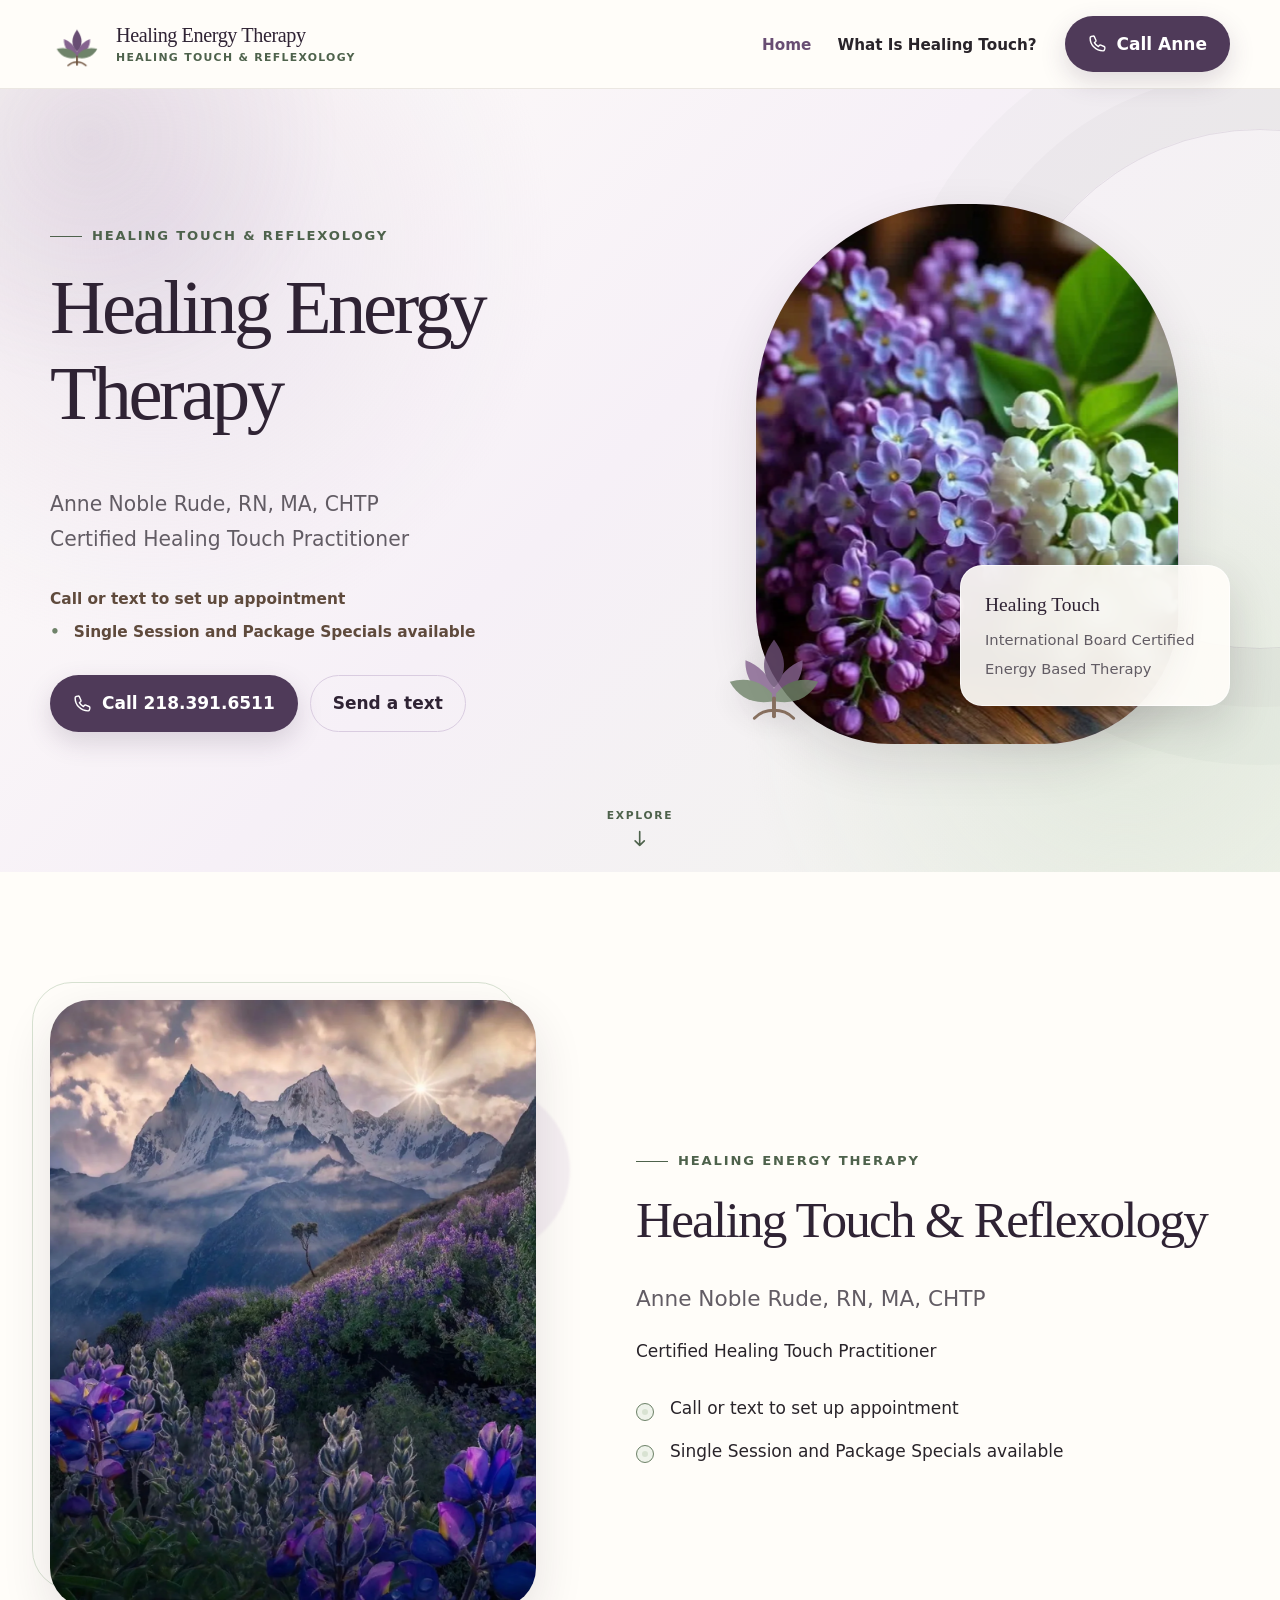
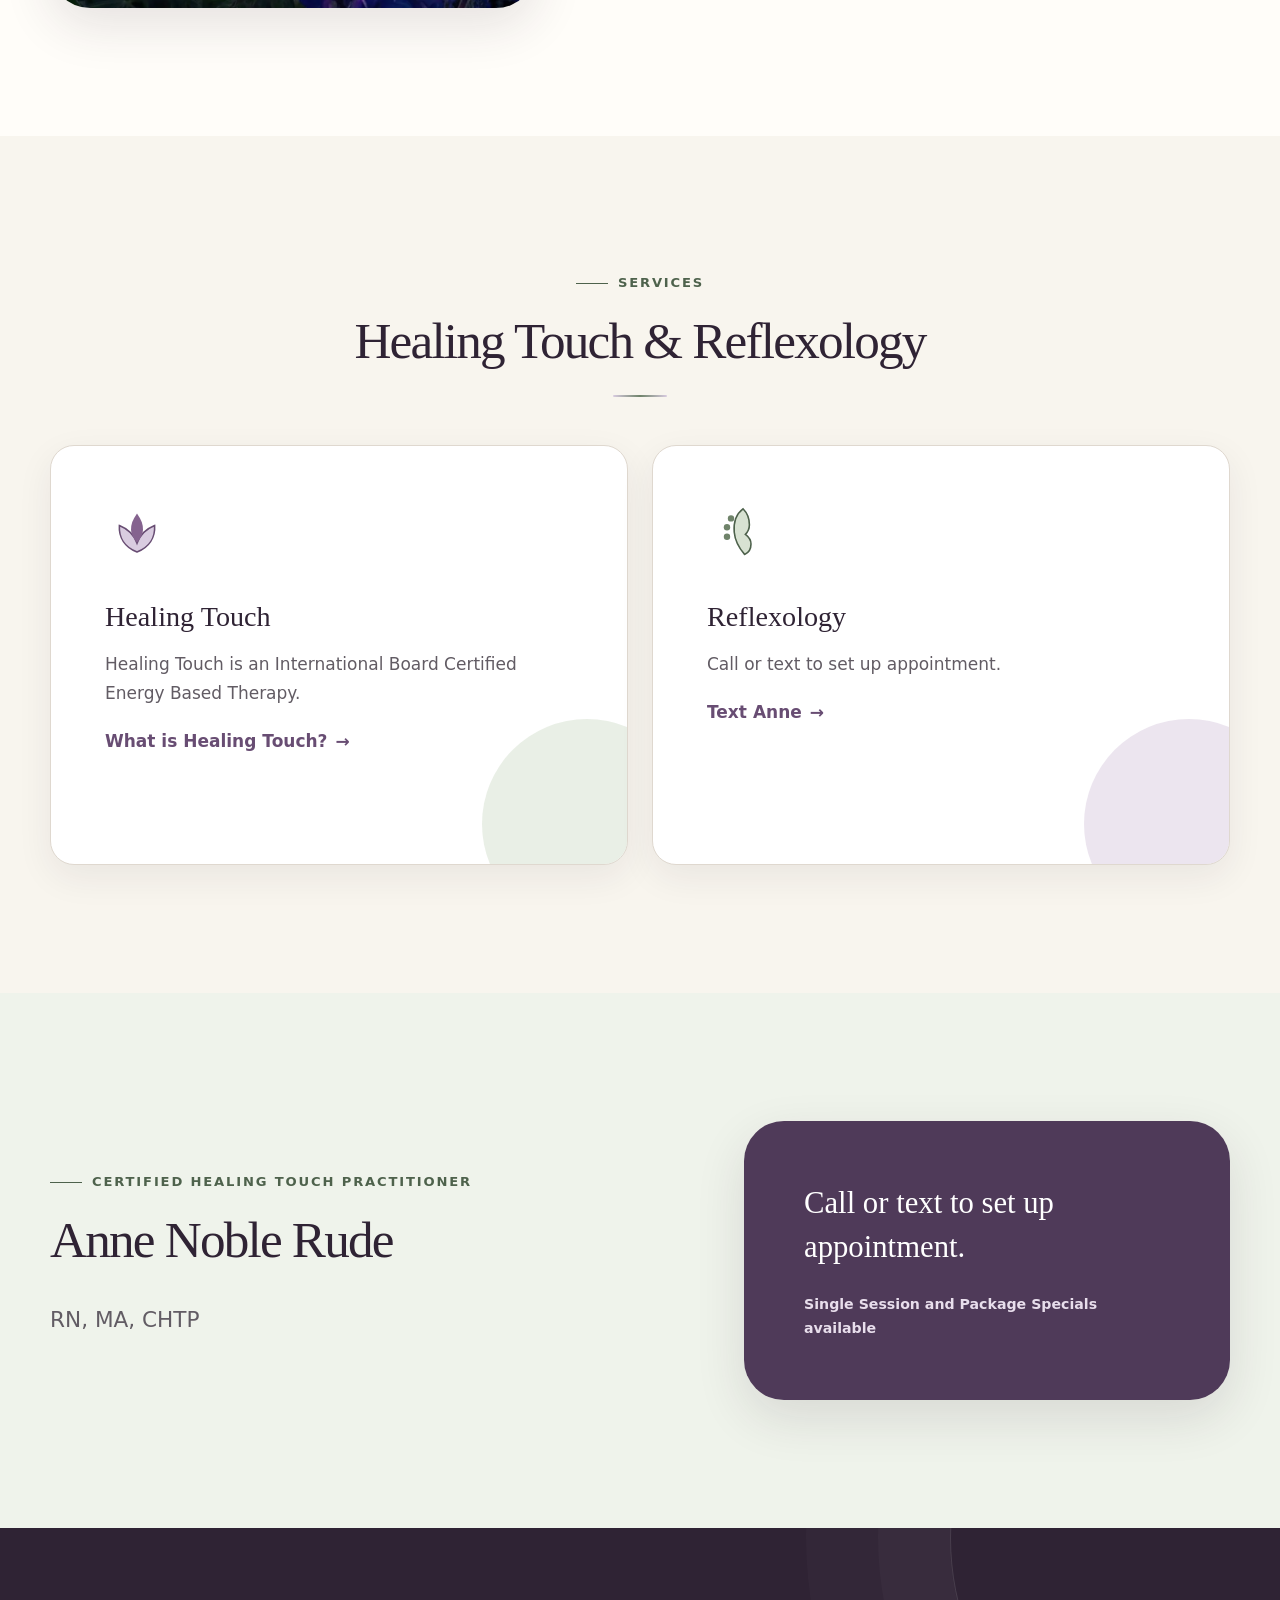
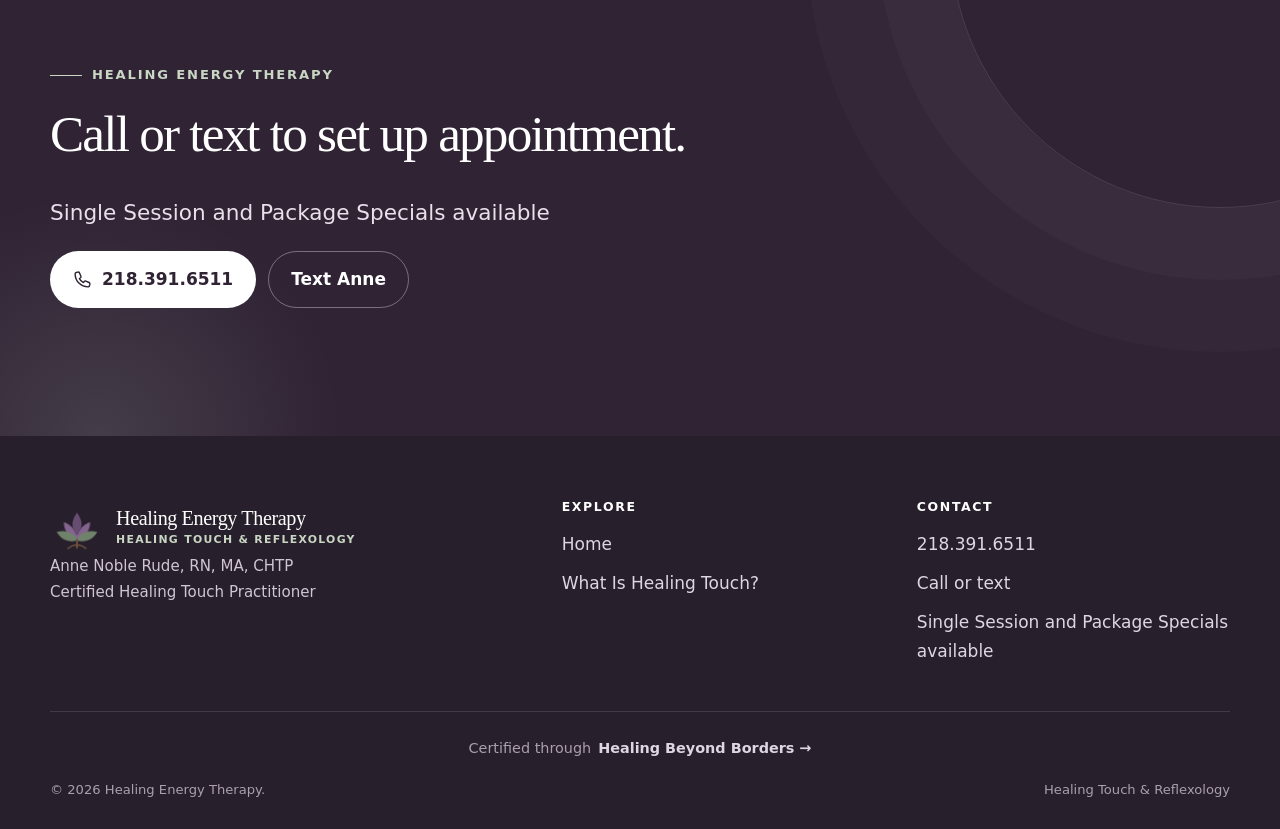
==== commit 98e04a79: "Replace" ====
--- a/index.html
+++ b/index.html
@@ -12,7 +12,7 @@
   <link rel="apple-touch-icon" href="assets/images/healing-energy-icon.png">
   <link rel="manifest" href="site.webmanifest">
   <link rel="preload" as="image" href="assets/images/purple-white-flowers.webp" fetchpriority="high">
-  <link rel="stylesheet" href="assets/css/styles-v2.css">
+  <link rel="stylesheet" href="assets/css/styles-v3.css">
   <script defer src="assets/js/site-v2.js"></script>
   <meta property="og:type" content="website">
   <meta property="og:locale" content="en_US">
@@ -82,7 +82,7 @@
   <section class="het-section">
     <div class="het-container het-intro-grid">
       <div class="het-image-frame reveal reveal-left"><img src="assets/images/mountain-flowers.webp" width="1290" height="1524" loading="lazy" alt="Purple wildflowers beneath mountain peaks"></div>
-      <div class="reveal reveal-right"><span class="het-kicker">Healing Energy Therapy</span><h2>Healing Touch &amp; Reflexology</h2><p class="het-lead">Anne Noble Rude, RN, MA, CHTP</p><p>Certified Healing Touch Practitioner</p><ul class="het-check-list"><li>Call or text to set up appointment</li><li>Single Session and Package Specials available</li><li><a href="https://www.healingbeyondborders.org/" rel="external noopener noreferrer">Healing Beyond Borders</a></li></ul></div>
+      <div class="reveal reveal-right"><span class="het-kicker">Healing Energy Therapy</span><h2>Healing Touch &amp; Reflexology</h2><p class="het-lead">Anne Noble Rude, RN, MA, CHTP</p><p>Certified Healing Touch Practitioner</p><ul class="het-check-list"><li>Call or text to set up appointment</li><li>Single Session and Package Specials available</li></ul></div>
     </div>
   </section>
 
@@ -95,7 +95,7 @@
     </div>
   </section>
 
-  <section class="het-section het-section--sage"><div class="het-container het-practitioner"><div class="reveal reveal-left"><span class="het-kicker">Certified Healing Touch Practitioner</span><h2>Anne Noble Rude</h2><p class="het-lead">RN, MA, CHTP</p><p><a class="het-text-link" href="https://www.healingbeyondborders.org/" rel="external noopener noreferrer">Visit Healing Beyond Borders</a></p></div><div class="het-quote-card reveal reveal-right"><p>Call or text to set up appointment.</p><small>Single Session and Package Specials available</small></div></div></section>
+  <section class="het-section het-section--sage"><div class="het-container het-practitioner"><div class="reveal reveal-left"><span class="het-kicker">Certified Healing Touch Practitioner</span><h2>Anne Noble Rude</h2><p class="het-lead">RN, MA, CHTP</p></div><div class="het-quote-card reveal reveal-right"><p>Call or text to set up appointment.</p><small>Single Session and Package Specials available</small></div></div></section>
 
   <section class="het-section het-cta"><div class="het-container reveal"><span class="het-kicker het-kicker-light">Healing Energy Therapy</span><h2>Call or text to set up appointment.</h2><p class="het-lead">Single Session and Package Specials available</p><div class="het-actions"><a class="het-button" href="tel:+12183916511"><svg aria-hidden="true" viewBox="0 0 24 24" fill="none"><path d="M8.2 3.7 10 7.8c.3.7.1 1.5-.5 2l-1.4 1.1c1.1 2.2 2.8 3.9 5 5l1.1-1.4c.5-.6 1.3-.8 2-.5l4.1 1.8c.8.4 1.2 1.2 1 2.1l-.5 2c-.2.8-.9 1.4-1.8 1.4C10 21.3 2.7 14 2.7 5c0-.9.6-1.6 1.4-1.8l2-.5c.9-.2 1.7.2 2.1 1Z" stroke="currentColor" stroke-width="1.8" stroke-linejoin="round"/></svg>218.391.6511</a><a class="het-button het-button--secondary" href="sms:+12183916511">Text Anne</a></div></div></section>
 </main>
@@ -113,9 +113,10 @@
 </svg><span class="het-brand-text"><span class="het-brand-name">Healing Energy Therapy</span><span class="het-brand-subtitle">Healing Touch &amp; Reflexology</span></span></a>
         <p>Anne Noble Rude, RN, MA, CHTP<br>Certified Healing Touch Practitioner</p>
       </div>
-      <div><h2 class="het-footer-title">Explore</h2><ul class="het-footer-links"><li><a href="./">Home</a></li><li><a href="what-is-healing-touch/">What Is Healing Touch?</a></li><li><a href="https://www.healingbeyondborders.org/" rel="external noopener noreferrer">Healing Beyond Borders</a></li></ul></div>
+      <div><h2 class="het-footer-title">Explore</h2><ul class="het-footer-links"><li><a href="./">Home</a></li><li><a href="what-is-healing-touch/">What Is Healing Touch?</a></li></ul></div>
       <div><h2 class="het-footer-title">Contact</h2><ul class="het-footer-links"><li><a href="tel:+12183916511">218.391.6511</a></li><li><a href="sms:+12183916511">Call or text</a></li><li>Single Session and Package Specials available</li></ul></div>
     </div>
+    <div class="het-footer-certification"><span>Certified through</span><a href="https://www.healingbeyondborders.org/" rel="external noopener noreferrer">Healing Beyond Borders</a></div>
     <div class="het-footer-bottom"><span>&copy; <span data-current-year>2026</span> Healing Energy Therapy.</span><span>Healing Touch &amp; Reflexology</span></div>
   </div>
 </footer>
--- a/assets/css/styles-v3.css
+++ b/assets/css/styles-v3.css
@@ -0,0 +1,292 @@
+:root {
+  --het-plum-950:#2f2334;--het-plum-800:#4f3a59;--het-plum-650:#684d73;--het-plum-200:#d9cce0;
+  --het-sage-800:#4e624c;--het-sage-650:#6f836a;--het-sage-200:#d8e2d2;--het-bark-800:#5f4a3c;
+  --het-cream:#f8f5ee;--het-ivory:#fffdf9;--het-ink:#29242a;--het-muted:#625c64;--het-border:#dfd8cf;
+  --het-shadow:0 18px 50px rgba(47,35,52,.12);--het-radius:24px;--het-radius-lg:40px;--het-container:1180px;
+}
+*,*::before,*::after{box-sizing:border-box}html{scroll-behavior:smooth}body{margin:0;color:var(--het-ink);background:var(--het-ivory);font-family:ui-sans-serif,system-ui,-apple-system,BlinkMacSystemFont,"Segoe UI",sans-serif;font-size:17px;line-height:1.7;-webkit-font-smoothing:antialiased}img{max-width:100%;height:auto;display:block}a{color:var(--het-plum-650);text-decoration-thickness:1px;text-underline-offset:3px}a:hover{color:var(--het-plum-950)}button,input,textarea,select{font:inherit}button,a{-webkit-tap-highlight-color:transparent}:focus-visible{outline:3px solid #b08bc0;outline-offset:4px}h1,h2,h3,h4{margin:0 0 .65em;color:var(--het-plum-950);font-family:Georgia,"Times New Roman",serif;font-weight:500;line-height:1.12;text-wrap:balance}h1{font-size:clamp(2.65rem,6vw,5.6rem);letter-spacing:-.045em}h2{font-size:clamp(2.15rem,4vw,3.8rem);letter-spacing:-.035em}h3{font-size:clamp(1.4rem,2.2vw,1.95rem)}p{margin:0 0 1.2rem}ul,ol{padding-left:1.25rem}.screen-reader-text{position:absolute!important;width:1px;height:1px;padding:0;margin:-1px;overflow:hidden;clip:rect(0,0,0,0);white-space:nowrap;border:0}.screen-reader-text:focus{position:fixed!important;top:12px;left:12px;z-index:100000;width:auto;height:auto;padding:12px 16px;margin:0;clip:auto;background:#fff;color:var(--het-ink);border-radius:8px}.het-container{width:min(calc(100% - 40px),var(--het-container));margin-inline:auto}.het-narrow{width:min(calc(100% - 40px),790px);margin-inline:auto}.het-section{padding:clamp(72px,10vw,132px) 0;position:relative}.het-section--soft{background:var(--het-cream)}.het-section--sage{background:#eff3eb}.het-kicker{display:inline-flex;align-items:center;gap:10px;margin-bottom:18px;color:var(--het-sage-800);font-size:.82rem;font-weight:800;letter-spacing:.14em;text-transform:uppercase}.het-kicker::before{content:"";width:32px;height:1px;background:currentColor}.het-kicker-light{color:#c8d6c3}.het-lead{max-width:760px;font-size:clamp(1.12rem,2vw,1.35rem);color:var(--het-muted)}.het-centered{text-align:center}.het-centered .het-lead{margin-inline:auto}.het-button{display:inline-flex;align-items:center;justify-content:center;gap:10px;min-height:50px;padding:13px 22px;border:1px solid transparent;border-radius:999px;background:var(--het-plum-800);color:#fff;font-weight:750;text-decoration:none;box-shadow:0 10px 26px rgba(79,58,89,.18);transition:transform .18s ease,background .18s ease,box-shadow .18s ease}.het-button:hover{color:#fff;background:var(--het-plum-950);transform:translateY(-2px);box-shadow:0 14px 30px rgba(47,35,52,.24)}.het-button--secondary{background:transparent;color:var(--het-plum-950);border-color:var(--het-plum-200);box-shadow:none}.het-button--secondary:hover{color:var(--het-plum-950);background:#fff}.het-button svg{width:19px;height:19px}.het-actions{display:flex;flex-wrap:wrap;gap:12px;align-items:center}.het-site-header{position:sticky;top:0;z-index:1000;background:rgba(255,253,249,.94);border-bottom:1px solid rgba(95,74,60,.12);backdrop-filter:blur(14px)}.het-header-inner{min-height:88px;display:flex;align-items:center;justify-content:space-between;gap:28px}.het-brand{display:flex;align-items:center;gap:12px;color:var(--het-plum-950);text-decoration:none;min-width:0}.het-brand:hover{color:var(--het-plum-950)}.het-brand-mark{width:54px;flex:0 0 54px}.het-brand-text{display:flex;flex-direction:column;line-height:1.08}.het-brand-name{font-family:Georgia,"Times New Roman",serif;font-size:1.26rem;letter-spacing:-.02em}.het-brand-subtitle{margin-top:5px;color:var(--het-sage-800);font-size:.68rem;font-weight:800;letter-spacing:.12em;text-transform:uppercase}.het-desktop-nav{display:flex;align-items:center;gap:28px}.het-menu{display:flex;align-items:center;gap:26px;padding:0;margin:0;list-style:none}.het-menu a{color:var(--het-ink);font-size:.95rem;font-weight:700;text-decoration:none}.het-menu a:hover,.het-menu a[aria-current="page"]{color:var(--het-plum-650)}.het-header-button{white-space:nowrap}.het-mobile-menu{display:none;position:relative}.het-mobile-menu summary{display:grid;place-items:center;width:48px;height:48px;cursor:pointer;list-style:none;border-radius:50%}.het-mobile-menu summary::-webkit-details-marker{display:none}.het-mobile-menu summary svg{width:28px}.het-mobile-menu nav{position:absolute;top:58px;right:0;display:grid;gap:4px;width:min(310px,calc(100vw - 28px));padding:18px;background:var(--het-ivory);border:1px solid var(--het-border);border-radius:18px;box-shadow:var(--het-shadow)}.het-mobile-menu nav>a:not(.het-button){padding:10px 8px;color:var(--het-ink);font-weight:700;text-decoration:none;border-radius:8px}.het-mobile-menu nav>a:not(.het-button):hover{background:var(--het-cream)}.het-mobile-menu .het-button{margin-top:8px}.het-hero{overflow:hidden;position:relative;padding:clamp(62px,9vw,116px) 0 clamp(76px,10vw,128px);background:radial-gradient(circle at 12% 20%,rgba(217,204,224,.45),transparent 31%),radial-gradient(circle at 88% 78%,rgba(216,226,210,.65),transparent 30%),linear-gradient(135deg,#fffdf9 0%,#f6f0f7 48%,#f1f4ec 100%)}.het-hero::after{content:"";position:absolute;width:520px;height:520px;right:-240px;top:40px;border:1px solid rgba(104,77,115,.13);border-radius:50%;box-shadow:0 0 0 58px rgba(104,77,115,.035),0 0 0 116px rgba(111,131,106,.035)}.het-hero-grid{display:grid;grid-template-columns:1.05fr .95fr;gap:clamp(42px,8vw,96px);align-items:center;position:relative;z-index:1}.het-hero-copy p{max-width:650px;color:var(--het-muted);font-size:clamp(1.08rem,2vw,1.27rem)}.het-credential{display:inline-flex;flex-wrap:wrap;gap:7px 14px;margin:10px 0 30px;color:var(--het-bark-800);font-size:.96rem;font-weight:800}.het-credential span+span::before{content:"•";margin-right:14px;color:var(--het-sage-650)}.het-hero-visual{position:relative;min-height:540px}.het-hero-photo{position:absolute;inset:0 10% 0 8%;border-radius:48% 48% 32% 32%/38% 38% 25% 25%;overflow:hidden;box-shadow:var(--het-shadow);background:var(--het-plum-200)}.het-hero-photo img{width:100%;height:100%;object-fit:cover;object-position:center}.het-hero-card{position:absolute;right:0;bottom:38px;max-width:270px;padding:22px 24px;border:1px solid rgba(255,255,255,.65);border-radius:22px;background:rgba(255,253,249,.92);box-shadow:0 16px 45px rgba(47,35,52,.16);backdrop-filter:blur(12px)}.het-hero-card strong{display:block;margin-bottom:4px;color:var(--het-plum-950);font-family:Georgia,serif;font-size:1.22rem;font-weight:500}.het-hero-card span{color:var(--het-muted);font-size:.92rem}.het-botanical{position:absolute;left:0;bottom:14px;width:118px;opacity:.82}.het-intro-grid{display:grid;grid-template-columns:.9fr 1.1fr;gap:clamp(42px,8vw,100px);align-items:center}.het-image-frame{position:relative}.het-image-frame img{width:100%;aspect-ratio:4/5;object-fit:cover;border-radius:var(--het-radius-lg);box-shadow:var(--het-shadow)}.het-image-frame::before{content:"";position:absolute;inset:-18px 18px 18px -18px;border:1px solid var(--het-sage-200);border-radius:var(--het-radius-lg);z-index:-1}.het-check-list{display:grid;gap:14px;margin:28px 0 0;padding:0;list-style:none}.het-check-list li{position:relative;padding-left:34px}.het-check-list li::before{content:"";position:absolute;left:0;top:.5em;width:18px;height:18px;border-radius:50%;background:var(--het-sage-200);box-shadow:inset 0 0 0 5px #eff3eb;border:1px solid var(--het-sage-650)}.het-card-grid{display:grid;grid-template-columns:repeat(2,minmax(0,1fr));gap:24px;margin-top:48px}.het-service-card{position:relative;overflow:hidden;min-height:420px;padding:clamp(30px,5vw,54px);border:1px solid var(--het-border);border-radius:var(--het-radius);background:#fff;box-shadow:0 12px 36px rgba(47,35,52,.07)}.het-service-card::after{content:"";position:absolute;right:-65px;bottom:-65px;width:210px;height:210px;border-radius:50%;background:rgba(216,226,210,.55)}.het-service-card:nth-child(2)::after{background:rgba(217,204,224,.5)}.het-service-icon{width:64px;height:64px;margin-bottom:28px}.het-service-card p{max-width:520px;color:var(--het-muted)}.het-text-link{display:inline-flex;align-items:center;gap:8px;font-weight:800;text-decoration:none}.het-text-link::after{content:"→";transition:transform .18s ease}.het-text-link:hover::after{transform:translateX(4px)}.het-steps{display:grid;grid-template-columns:repeat(3,minmax(0,1fr));gap:22px;margin-top:50px;counter-reset:step}.het-step{padding:30px;border-radius:var(--het-radius);background:#fff;border:1px solid var(--het-border)}.het-step::before{counter-increment:step;content:"0" counter(step);display:block;margin-bottom:24px;color:var(--het-sage-650);font-family:Georgia,serif;font-size:1.35rem}.het-step p{color:var(--het-muted);font-size:.98rem}.het-practitioner{display:grid;grid-template-columns:1.1fr .9fr;gap:clamp(42px,8vw,100px);align-items:center}.het-quote-card{padding:clamp(32px,6vw,60px);border-radius:var(--het-radius-lg);color:#fff;background:var(--het-plum-800);box-shadow:var(--het-shadow)}.het-quote-card p{font-family:Georgia,serif;font-size:clamp(1.35rem,2.4vw,2.05rem);line-height:1.45}.het-quote-card small{display:block;margin-top:22px;color:#e8deec;font-weight:700}.het-cta{overflow:hidden;color:#fff;background:var(--het-plum-950)}.het-cta::before{content:"";position:absolute;width:540px;height:540px;right:-210px;top:-260px;border-radius:50%;border:1px solid rgba(255,255,255,.12);box-shadow:0 0 0 72px rgba(255,255,255,.025),0 0 0 144px rgba(255,255,255,.018)}.het-cta h2,.het-cta h3{color:#fff}.het-cta p{max-width:720px;color:#e8e0ea}.het-cta .het-button{background:#fff;color:var(--het-plum-950);box-shadow:none}.het-cta .het-button:hover{background:var(--het-cream);color:var(--het-plum-950)}.het-cta .het-button--secondary{background:transparent;color:#fff;border-color:rgba(255,255,255,.35)}.het-cta .het-button--secondary:hover{background:rgba(255,255,255,.08);color:#fff}.het-page-hero{overflow:hidden;position:relative;padding:clamp(60px,9vw,108px) 0;background:linear-gradient(140deg,#f8f3f8 0%,#f4f5ed 100%)}.het-page-hero-grid{display:grid;grid-template-columns:1.2fr .55fr;gap:clamp(38px,7vw,84px);align-items:center}.het-page-hero .het-lead{max-width:820px}.het-page-hero-image{max-width:330px;justify-self:end;position:relative}.het-page-hero-image img{aspect-ratio:4/5;object-fit:cover;border-radius:48% 48% 28% 28%/38% 38% 22% 22%;box-shadow:var(--het-shadow)}.het-page-hero-image::after{content:"";position:absolute;inset:14px -14px -14px 14px;border:1px solid var(--het-plum-200);border-radius:inherit;z-index:-1}.het-content-grid{display:grid;grid-template-columns:minmax(0,1.35fr) minmax(280px,.65fr);gap:clamp(42px,7vw,80px);align-items:start}.het-sticky-card{position:sticky;top:120px;padding:30px;border-radius:var(--het-radius);border:1px solid var(--het-border);background:var(--het-cream)}.het-feature-list{display:grid;grid-template-columns:repeat(2,minmax(0,1fr));gap:16px;margin:32px 0;padding:0;list-style:none}.het-feature-list li{padding:20px;border-radius:16px;background:var(--het-cream);border:1px solid var(--het-border);font-weight:700}.het-notice{padding:24px 26px;border-left:4px solid var(--het-sage-650);border-radius:0 14px 14px 0;background:#f0f4ed;color:#3f4b3e}.het-faq{border-top:1px solid var(--het-border)}.het-faq details{border-bottom:1px solid var(--het-border)}.het-faq summary{padding:22px 0;color:var(--het-plum-950);font-family:Georgia,serif;font-size:1.35rem;cursor:pointer}.het-faq details p{padding:0 0 22px;color:var(--het-muted)}.het-site-footer{padding:64px 0 28px;color:#ded6e1;background:#281f2c}.het-footer-grid{display:grid;grid-template-columns:1.2fr .8fr .8fr;gap:42px}.het-site-footer .het-brand{color:#fff}.het-site-footer .het-brand-subtitle{color:#c8d6c3}.het-site-footer p{max-width:480px;color:#cfc6d1;font-size:.94rem}.het-footer-title{margin-bottom:16px;color:#fff;font-family:inherit;font-size:.78rem;font-weight:800;letter-spacing:.13em;text-transform:uppercase}.het-footer-links{padding:0;margin:0;list-style:none}.het-footer-links li+li{margin-top:10px}.het-footer-links a{color:#ded6e1;text-decoration:none}.het-footer-links a:hover{color:#fff}.het-footer-bottom{display:flex;justify-content:space-between;gap:20px;margin-top:52px;padding-top:24px;border-top:1px solid rgba(255,255,255,.12);color:#aaa0ad;font-size:.82rem}.het-animate-in{animation:hetRise .72s both}.het-delay-1{animation-delay:.14s}.reveal{opacity:1;transform:none}.reveal-ready .reveal{opacity:0;transform:translateY(24px);transition:opacity .65s ease,transform .65s ease}.reveal-ready .reveal.is-visible{opacity:1;transform:none}@keyframes hetRise{from{opacity:0;transform:translateY(18px)}to{opacity:1;transform:none}}
+@media(max-width:960px){.het-desktop-nav{display:none}.het-mobile-menu{display:block}.het-hero-grid,.het-intro-grid,.het-practitioner,.het-content-grid,.het-page-hero-grid{grid-template-columns:1fr}.het-hero-visual{min-height:480px;max-width:620px;width:100%;margin-inline:auto}.het-intro-grid .het-image-frame{max-width:620px}.het-sticky-card{position:static}.het-page-hero-image{display:none}.het-footer-grid{grid-template-columns:1fr 1fr}.het-footer-grid>:first-child{grid-column:1/-1}}
+@media(max-width:680px){body{font-size:16px}.het-container,.het-narrow{width:min(calc(100% - 28px),var(--het-container))}.het-header-inner{min-height:76px}.het-brand-mark{width:46px;flex-basis:46px}.het-brand-name{font-size:1.05rem}.het-brand-subtitle{font-size:.58rem}.het-hero{padding-top:48px}.het-hero-visual{min-height:400px}.het-hero-photo{inset:0 3%}.het-hero-card{right:3%;bottom:16px;max-width:235px;padding:17px 18px}.het-botanical{width:86px}.het-card-grid,.het-steps,.het-feature-list,.het-footer-grid{grid-template-columns:1fr}.het-service-card{min-height:0}.het-footer-grid>:first-child{grid-column:auto}.het-footer-bottom{flex-direction:column}.het-actions{align-items:stretch}.het-actions .het-button{width:100%}.het-credential{display:grid;gap:2px}.het-credential span+span::before{content:none}.het-mobile-menu nav{right:-2px}}
+@media(prefers-reduced-motion:reduce){html{scroll-behavior:auto}*,*::before,*::after{animation-duration:.01ms!important;animation-iteration-count:1!important;transition-duration:.01ms!important}.reveal-ready .reveal{opacity:1;transform:none}}
+
+/* ==============================================================
+   Refined motion and interaction layer — v2
+   The movement is intentionally slow and subtle to suit a wellness
+   practice. Every effect is disabled for reduced-motion visitors.
+   ============================================================== */
+
+:root{
+  --het-ease-out:cubic-bezier(.22,1,.36,1);
+  --het-ease-soft:cubic-bezier(.25,.46,.45,.94);
+}
+
+/* Header polish */
+.het-site-header{
+  transition:min-height .32s var(--het-ease-out),background .32s ease,box-shadow .32s ease,border-color .32s ease;
+}
+.het-site-header.is-scrolled{
+  background:rgba(255,253,249,.975);
+  border-bottom-color:rgba(95,74,60,.18);
+  box-shadow:0 12px 36px rgba(47,35,52,.08);
+}
+.het-site-header.is-scrolled .het-header-inner{min-height:76px}
+.het-header-inner{transition:min-height .32s var(--het-ease-out)}
+
+/* Logo bloom on first load */
+.het-brand-mark path{transform-box:fill-box;transform-origin:center;animation:hetLogoBloom .72s var(--het-ease-out) both}
+.het-brand-mark path:nth-child(2){animation-delay:.08s}
+.het-brand-mark path:nth-child(3),.het-brand-mark path:nth-child(4){animation-delay:.15s}
+.het-brand-mark path:nth-child(5),.het-brand-mark path:nth-child(6){animation-delay:.22s}
+@keyframes hetLogoBloom{from{opacity:0;transform:scale(.72) translateY(4px)}to{opacity:1;transform:scale(1) translateY(0)}}
+
+/* Ambient hero movement */
+.het-hero::before{
+  content:"";
+  position:absolute;
+  left:-170px;
+  top:-210px;
+  width:520px;
+  height:520px;
+  border-radius:50%;
+  background:radial-gradient(circle,rgba(133,99,143,.13),rgba(133,99,143,0) 68%);
+  filter:blur(2px);
+  animation:hetOrbDrift 15s ease-in-out infinite alternate;
+}
+.het-hero::after{animation:hetRingDrift 18s ease-in-out infinite alternate;will-change:transform}
+.het-hero-photo{
+  translate:calc(var(--het-parallax-x,0) * -7px) calc(var(--het-parallax-y,0) * -7px);
+  transition:translate .35s var(--het-ease-soft),box-shadow .4s ease;
+  will-change:translate;
+}
+.het-hero-photo img{animation:hetPhotoBreathe 16s ease-in-out infinite alternate;will-change:transform}
+.het-hero-card{
+  translate:calc(var(--het-parallax-x,0) * 10px) calc(var(--het-parallax-y,0) * 10px);
+  animation:hetCardFloat 6s ease-in-out 1.1s infinite;
+  transition:translate .35s var(--het-ease-soft),box-shadow .35s ease;
+  will-change:translate,transform;
+}
+.het-botanical{
+  translate:calc(var(--het-parallax-x,0) * 13px) calc(var(--het-parallax-y,0) * 13px);
+  animation:hetBotanicalSway 7.5s ease-in-out .6s infinite;
+  filter:drop-shadow(0 10px 16px rgba(47,35,52,.12));
+  transform-origin:50% 88%;
+  will-change:translate,transform;
+}
+@keyframes hetPhotoBreathe{from{transform:scale(1.01)}to{transform:scale(1.065)}}
+@keyframes hetCardFloat{0%,100%{transform:translateY(0) rotate(-.25deg)}50%{transform:translateY(-8px) rotate(.25deg)}}
+@keyframes hetBotanicalSway{0%,100%{transform:translateY(0) rotate(-2deg)}50%{transform:translateY(-8px) rotate(2deg)}}
+@keyframes hetOrbDrift{from{transform:translate3d(0,0,0) scale(1)}to{transform:translate3d(60px,48px,0) scale(1.12)}}
+@keyframes hetRingDrift{from{transform:translate3d(0,0,0) rotate(0)}to{transform:translate3d(-35px,24px,0) rotate(8deg)}}
+
+/* Animated scroll cue */
+.het-scroll-cue{
+  position:absolute;
+  left:50%;
+  bottom:22px;
+  z-index:3;
+  display:flex;
+  flex-direction:column;
+  align-items:center;
+  gap:3px;
+  color:var(--het-sage-800);
+  font-size:.67rem;
+  font-weight:850;
+  letter-spacing:.16em;
+  text-decoration:none;
+  text-transform:uppercase;
+  transform:translateX(-50%);
+}
+.het-scroll-cue svg{width:22px;height:22px;animation:hetScrollNudge 2.1s ease-in-out infinite}
+.het-scroll-cue:hover{color:var(--het-plum-650)}
+@keyframes hetScrollNudge{0%,100%{transform:translateY(0);opacity:.72}50%{transform:translateY(7px);opacity:1}}
+
+/* More dimensional imagery */
+.het-image-frame,.het-page-hero-image{isolation:isolate}
+.het-image-frame img,.het-page-hero-image img{transition:transform .85s var(--het-ease-out),filter .6s ease}
+.het-image-frame:hover img,.het-page-hero-image:hover img{transform:scale(1.025);filter:saturate(1.04)}
+.het-image-frame::after{
+  content:"";
+  position:absolute;
+  inset:14% -7% auto auto;
+  z-index:-2;
+  width:170px;
+  aspect-ratio:1;
+  border-radius:50%;
+  background:rgba(217,204,224,.28);
+  filter:blur(1px);
+  animation:hetSoftPulse 8s ease-in-out infinite;
+}
+@keyframes hetSoftPulse{0%,100%{transform:scale(.92);opacity:.55}50%{transform:scale(1.08);opacity:.9}}
+
+/* Premium hover feedback */
+.het-button{position:relative;overflow:hidden;isolation:isolate}
+.het-button::after{
+  content:"";
+  position:absolute;
+  inset:-40% auto -40% -55%;
+  z-index:-1;
+  width:38%;
+  background:linear-gradient(90deg,transparent,rgba(255,255,255,.32),transparent);
+  transform:skewX(-18deg);
+  transition:left .62s var(--het-ease-out);
+}
+.het-button:hover::after{left:120%}
+.het-button--secondary::after{background:linear-gradient(90deg,transparent,rgba(104,77,115,.09),transparent)}
+
+.het-service-card,.het-step,.het-feature-list li,.het-sticky-card{
+  transition:transform .42s var(--het-ease-out),box-shadow .42s ease,border-color .42s ease,background .42s ease;
+}
+.het-service-card:hover{
+  transform:translateY(-9px);
+  border-color:rgba(104,77,115,.28);
+  box-shadow:0 26px 60px rgba(47,35,52,.13);
+}
+.het-service-card::after{transition:transform .7s var(--het-ease-out),opacity .7s ease}
+.het-service-card:hover::after{transform:scale(1.22);opacity:.86}
+.het-service-icon{transition:transform .5s var(--het-ease-out),filter .5s ease;transform-origin:center}
+.het-service-card:hover .het-service-icon{transform:translateY(-4px) rotate(-3deg) scale(1.06);filter:drop-shadow(0 10px 10px rgba(47,35,52,.12))}
+.het-step:hover,.het-feature-list li:hover,.het-sticky-card:hover{
+  transform:translateY(-5px);
+  border-color:rgba(111,131,106,.34);
+  box-shadow:0 18px 38px rgba(47,35,52,.09);
+}
+
+/* Refined scroll reveals with optional direction and stagger */
+.reveal-ready .reveal{
+  opacity:0;
+  transform:translateY(34px) scale(.985);
+  filter:blur(3px);
+  transition:
+    opacity .85s var(--het-ease-out) var(--reveal-delay,0ms),
+    transform .85s var(--het-ease-out) var(--reveal-delay,0ms),
+    filter .7s ease var(--reveal-delay,0ms);
+}
+.reveal-ready .reveal-left{transform:translateX(-42px) scale(.985)}
+.reveal-ready .reveal-right{transform:translateX(42px) scale(.985)}
+.reveal-ready .reveal.is-visible{opacity:1;transform:none;filter:none}
+
+/* Decorative heading flourish */
+.het-centered h2::after{
+  content:"";
+  display:block;
+  width:54px;
+  height:2px;
+  margin:25px auto 0;
+  border-radius:999px;
+  background:linear-gradient(90deg,var(--het-plum-200),var(--het-sage-650),var(--het-plum-200));
+  transform:scaleX(.35);
+  opacity:.7;
+  transition:transform .85s var(--het-ease-out),opacity .85s ease;
+}
+.het-centered.is-visible h2::after,.het-centered:hover h2::after{transform:scaleX(1);opacity:1}
+
+/* Page hero motion */
+.het-page-hero::before{
+  content:"";
+  position:absolute;
+  width:430px;
+  height:430px;
+  left:-230px;
+  bottom:-300px;
+  border-radius:50%;
+  border:1px solid rgba(111,131,106,.14);
+  box-shadow:0 0 0 58px rgba(111,131,106,.035),0 0 0 116px rgba(104,77,115,.025);
+  animation:hetRingDrift 18s ease-in-out infinite alternate-reverse;
+}
+.het-page-hero-image{animation:hetPageImageFloat 7s ease-in-out 1s infinite}
+@keyframes hetPageImageFloat{0%,100%{transform:translateY(0) rotate(-.35deg)}50%{transform:translateY(-10px) rotate(.35deg)}}
+
+/* FAQ interaction */
+.het-faq summary{position:relative;padding-right:46px;transition:color .25s ease}
+.het-faq summary::after{
+  content:"+";
+  position:absolute;
+  right:2px;
+  top:50%;
+  display:grid;
+  place-items:center;
+  width:30px;
+  height:30px;
+  border:1px solid var(--het-plum-200);
+  border-radius:50%;
+  color:var(--het-plum-650);
+  font-family:ui-sans-serif,system-ui,sans-serif;
+  font-size:1.35rem;
+  font-weight:400;
+  line-height:1;
+  transform:translateY(-50%);
+  transition:transform .35s var(--het-ease-out),background .35s ease,color .35s ease;
+}
+.het-faq details[open] summary{color:var(--het-plum-650)}
+.het-faq details[open] summary::after{transform:translateY(-50%) rotate(45deg);background:var(--het-plum-800);color:#fff}
+.het-faq details[open] p{animation:hetFaqOpen .42s var(--het-ease-out) both}
+@keyframes hetFaqOpen{from{opacity:0;transform:translateY(-8px)}to{opacity:1;transform:none}}
+
+/* CTA glow */
+.het-cta::after{
+  content:"";
+  position:absolute;
+  left:-160px;
+  bottom:-260px;
+  width:520px;
+  height:520px;
+  border-radius:50%;
+  background:radial-gradient(circle,rgba(200,214,195,.14),transparent 66%);
+  animation:hetOrbDrift 13s ease-in-out infinite alternate-reverse;
+}
+.het-cta>.het-container{position:relative;z-index:2}
+
+@media(max-width:960px){
+  .het-scroll-cue{display:none}
+  .het-hero-photo,.het-hero-card,.het-botanical{translate:0 0}
+}
+
+@media(max-width:680px){
+  .het-service-card:hover,.het-step:hover,.het-feature-list li:hover,.het-sticky-card:hover{transform:none}
+  .het-hero-card{animation-duration:7.5s}
+  .reveal-ready .reveal-left,.reveal-ready .reveal-right{transform:translateY(26px) scale(.99)}
+}
+
+@media(prefers-reduced-motion:reduce){
+  .het-site-header,.het-header-inner,.het-brand-mark path,.het-hero::before,.het-hero::after,
+  .het-hero-photo,.het-hero-photo img,.het-hero-card,.het-botanical,.het-scroll-cue svg,
+  .het-image-frame img,.het-page-hero-image,.het-page-hero-image img,.het-image-frame::after,
+  .het-cta::after,.het-service-card,.het-step,.het-feature-list li,.het-sticky-card{
+    animation:none!important;
+    transition-duration:.01ms!important;
+    translate:0 0!important;
+    transform:none!important;
+  }
+  .reveal-ready .reveal{opacity:1;transform:none;filter:none}
+}
+
+
+/* Certification attribution at the bottom of the site */
+.het-footer-certification{
+  display:flex;
+  flex-wrap:wrap;
+  justify-content:center;
+  align-items:center;
+  gap:7px;
+  margin-top:46px;
+  padding-top:24px;
+  border-top:1px solid rgba(255,255,255,.12);
+  color:#aaa0ad;
+  font-size:.9rem;
+}
+.het-footer-certification a{
+  color:#ded6e1;
+  font-weight:800;
+  text-decoration:none;
+}
+.het-footer-certification a::after{
+  content:" →";
+}
+.het-footer-certification a:hover{
+  color:#fff;
+}
+.het-footer-certification + .het-footer-bottom{
+  margin-top:18px;
+  padding-top:0;
+  border-top:0;
+}
